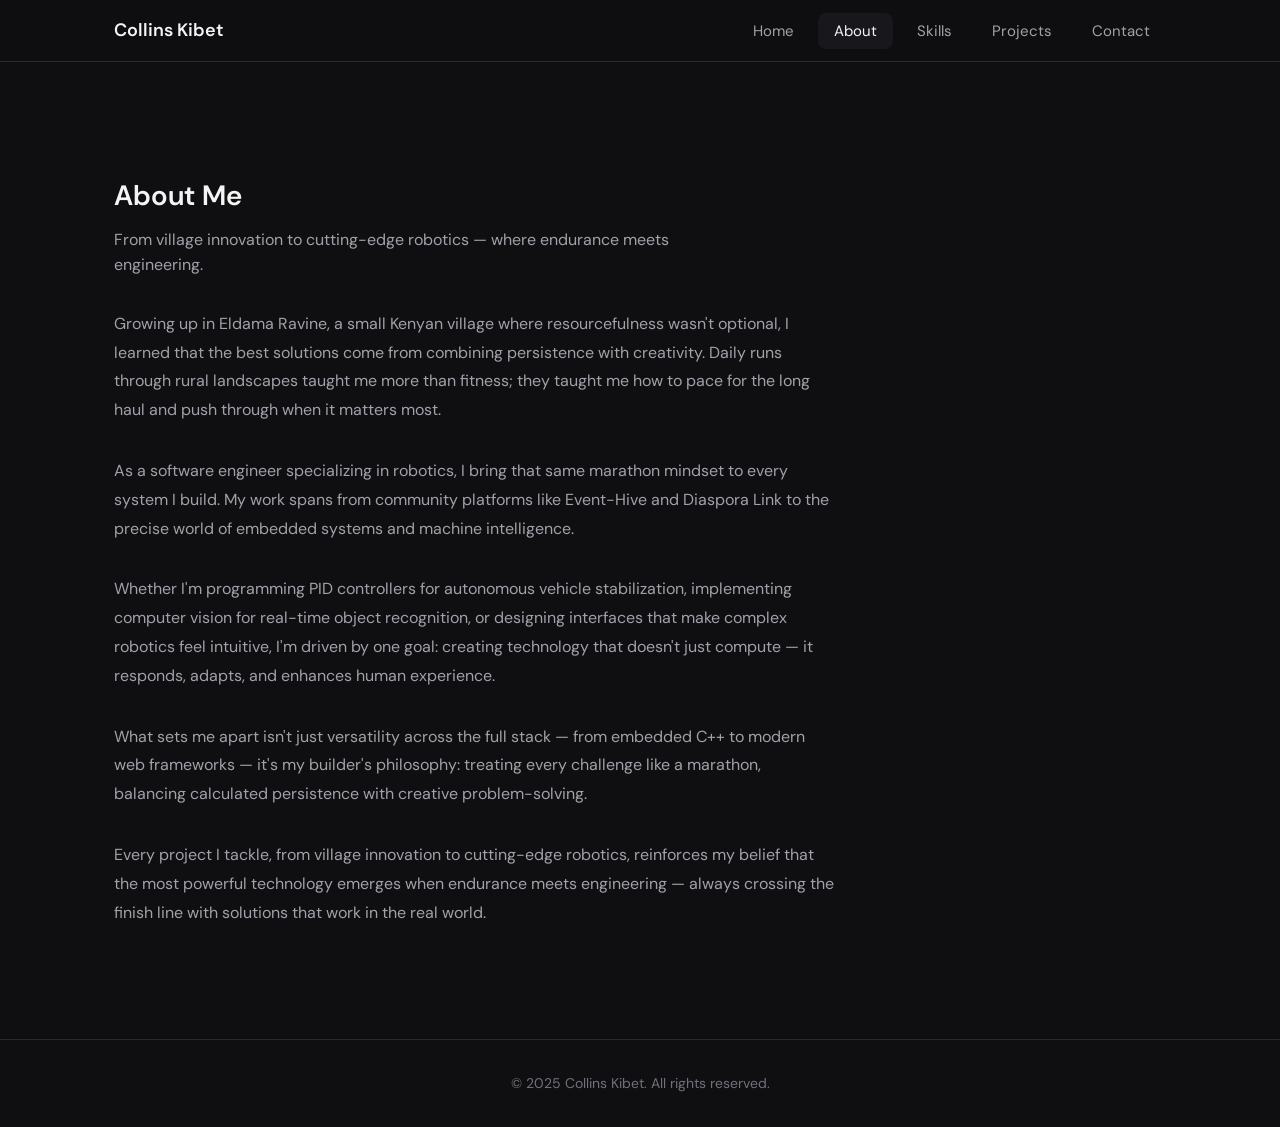
==== about.html @ 56fa89cd "proffesional site now" ====
<!DOCTYPE html>
<html lang="en">
<head>
  <meta charset="UTF-8">
  <meta name="viewport" content="width=device-width, initial-scale=1.0">
  <title>About | Collins Kibet</title>
  <meta name="description" content="Learn about Collins Kibet's journey from Eldama Ravine to software engineering and robotics.">
  <link rel="preconnect" href="https://fonts.googleapis.com">
  <link rel="preconnect" href="https://fonts.gstatic.com" crossorigin>
  <link href="https://fonts.googleapis.com/css2?family=DM+Sans:wght@400;500;600;700&family=JetBrains+Mono:wght@400;500&display=swap" rel="stylesheet">
  <link rel="stylesheet" href="assets/css/styles.css">
</head>
<body>
  <header class="site-header">
    <nav class="nav">
      <a class="brand" href="index.html">Collins Kibet</a>
      <ul class="nav-menu">
        <li><a href="index.html">Home</a></li>
        <li><a href="about.html" class="active">About</a></li>
        <li><a href="skills.html">Skills</a></li>
        <li><a href="projects.html">Projects</a></li>
        <li><a href="contact.html">Contact</a></li>
      </ul>
      <button class="nav-toggle" type="button" aria-label="Toggle menu" onclick="document.querySelector('.nav-menu').classList.toggle('open')">☰</button>
    </nav>
  </header>

  <main>
    <section class="section">
      <div class="container">
        <h1 class="section-title">About Me</h1>
        <p class="section-subtitle">From village innovation to cutting-edge robotics — where endurance meets engineering.</p>
        
        <div class="about-content">
          <p>
            Growing up in Eldama Ravine, a small Kenyan village where resourcefulness wasn't optional, I learned that the best solutions come from combining persistence with creativity. Daily runs through rural landscapes taught me more than fitness; they taught me how to pace for the long haul and push through when it matters most.
          </p>
          <p>
            As a software engineer specializing in robotics, I bring that same marathon mindset to every system I build. My work spans from community platforms like Event-Hive and Diaspora Link to the precise world of embedded systems and machine intelligence.
          </p>
          <p>
            Whether I'm programming PID controllers for autonomous vehicle stabilization, implementing computer vision for real-time object recognition, or designing interfaces that make complex robotics feel intuitive, I'm driven by one goal: creating technology that doesn't just compute — it responds, adapts, and enhances human experience.
          </p>
          <p>
            What sets me apart isn't just versatility across the full stack — from embedded C++ to modern web frameworks — it's my builder's philosophy: treating every challenge like a marathon, balancing calculated persistence with creative problem-solving.
          </p>
          <p>
            Every project I tackle, from village innovation to cutting-edge robotics, reinforces my belief that the most powerful technology emerges when endurance meets engineering — always crossing the finish line with solutions that work in the real world.
          </p>
        </div>
      </div>
    </section>
  </main>

  <footer class="site-footer">
    <div class="container">
      <p>© 2025 Collins Kibet. All rights reserved.</p>
    </div>
  </footer>
</body>
</html>
---- assets/css/styles.css ----
/* Collins Kibet - Professional Portfolio Styles */

:root {
  --color-bg: #0f0f12;
  --color-surface: #18181c;
  --color-surface-elevated: #1f1f24;
  --color-border: #2a2a30;
  --color-text: #f4f4f5;
  --color-text-muted: #a1a1aa;
  --color-text-dim: #71717a;
  --color-accent: #3b82f6;
  --color-accent-hover: #2563eb;
  --color-success: #22c55e;
  --color-warning: #eab308;
  --font-sans: 'DM Sans', -apple-system, BlinkMacSystemFont, sans-serif;
  --font-mono: 'JetBrains Mono', 'Fira Code', monospace;
  --max-width: 1100px;
  --spacing: 1.5rem;
  --radius: 8px;
  --radius-lg: 12px;
}

* {
  margin: 0;
  padding: 0;
  box-sizing: border-box;
}

html {
  scroll-behavior: smooth;
}

body {
  font-family: var(--font-sans);
  background: var(--color-bg);
  color: var(--color-text);
  line-height: 1.6;
  -webkit-font-smoothing: antialiased;
}

a {
  color: inherit;
  text-decoration: none;
}

img {
  max-width: 100%;
  height: auto;
  display: block;
}

/* Layout */
.container {
  width: 100%;
  max-width: var(--max-width);
  margin: 0 auto;
  padding: 0 var(--spacing);
}

/* Header */
.site-header {
  position: sticky;
  top: 0;
  z-index: 100;
  background: rgba(15, 15, 18, 0.9);
  border-bottom: 1px solid var(--color-border);
  backdrop-filter: blur(12px);
}

.nav {
  display: flex;
  align-items: center;
  justify-content: space-between;
  padding: 1rem var(--spacing);
  max-width: var(--max-width);
  margin: 0 auto;
}

.brand {
  font-weight: 600;
  font-size: 1.125rem;
  color: var(--color-text);
}

.brand:hover {
  color: var(--color-accent);
}

.nav-menu {
  display: flex;
  list-style: none;
  gap: 0.5rem;
}

.nav-menu a {
  padding: 0.5rem 1rem;
  font-size: 0.9375rem;
  color: var(--color-text-muted);
  border-radius: var(--radius);
  transition: color 0.2s, background 0.2s;
}

.nav-menu a:hover,
.nav-menu a.active {
  color: var(--color-text);
  background: var(--color-surface);
}

/* Main content */
main {
  min-height: calc(100vh - 200px);
  padding: 3rem 0;
}

/* Section styling */
.section {
  padding: 4rem 0;
}

.section-title {
  font-size: 1.75rem;
  font-weight: 600;
  margin-bottom: 0.5rem;
  color: var(--color-text);
}

.section-subtitle {
  font-size: 1rem;
  color: var(--color-text-muted);
  margin-bottom: 2rem;
  max-width: 560px;
}

/* Hero */
.hero {
  text-align: center;
  padding: 4rem 0 5rem;
}

.hero-photo {
  width: 180px;
  height: 180px;
  border-radius: 50%;
  object-fit: cover;
  margin: 0 auto 1.5rem;
  border: 3px solid var(--color-border);
}

.hero h1 {
  font-size: clamp(2rem, 5vw, 3rem);
  font-weight: 700;
  margin-bottom: 1rem;
  letter-spacing: -0.02em;
}

.hero p {
  font-size: 1.125rem;
  color: var(--color-text-muted);
  max-width: 540px;
  margin: 0 auto 2rem;
  line-height: 1.7;
}

/* Buttons */
.btn {
  display: inline-flex;
  align-items: center;
  gap: 0.5rem;
  padding: 0.75rem 1.5rem;
  font-size: 0.9375rem;
  font-weight: 500;
  border-radius: var(--radius);
  transition: background 0.2s, color 0.2s;
  cursor: pointer;
  border: none;
  font-family: inherit;
}

.btn-primary {
  background: var(--color-accent);
  color: white;
}

.btn-primary:hover {
  background: var(--color-accent-hover);
}

.btn-secondary {
  background: var(--color-surface);
  color: var(--color-text);
  border: 1px solid var(--color-border);
}

.btn-secondary:hover {
  background: var(--color-surface-elevated);
  border-color: var(--color-text-dim);
}

/* Cards */
.card {
  background: var(--color-surface);
  border: 1px solid var(--color-border);
  border-radius: var(--radius-lg);
  padding: 1.5rem;
  transition: border-color 0.2s;
}

.card:hover {
  border-color: var(--color-text-dim);
}

.card h3 {
  font-size: 1rem;
  font-weight: 600;
  margin-bottom: 0.75rem;
  color: var(--color-text);
}

.card p {
  font-size: 0.9375rem;
  color: var(--color-text-muted);
  line-height: 1.6;
}

/* Project cards */
.project-grid {
  display: grid;
  grid-template-columns: repeat(auto-fill, minmax(320px, 1fr));
  gap: 1.5rem;
}

.project-card {
  display: block;
  background: var(--color-surface);
  border: 1px solid var(--color-border);
  border-radius: var(--radius-lg);
  padding: 1.5rem;
  transition: border-color 0.2s, transform 0.2s;
}

.project-card:hover {
  border-color: var(--color-accent);
  transform: translateY(-2px);
}

.project-card h3 {
  font-size: 1.125rem;
  font-weight: 600;
  margin-bottom: 0.5rem;
  color: var(--color-text);
}

.project-tags {
  display: flex;
  flex-wrap: wrap;
  gap: 0.5rem;
  margin: 0.75rem 0;
}

.tag {
  font-size: 0.75rem;
  padding: 0.25rem 0.6rem;
  background: var(--color-surface-elevated);
  color: var(--color-text-muted);
  border-radius: 4px;
}

.project-card .blurb {
  font-size: 0.9375rem;
  color: var(--color-text-muted);
  line-height: 1.6;
}

/* Skills */
.skills-grid {
  display: grid;
  grid-template-columns: repeat(auto-fill, minmax(140px, 1fr));
  gap: 1rem;
}

.skill-item {
  padding: 1rem;
  background: var(--color-surface);
  border: 1px solid var(--color-border);
  border-radius: var(--radius);
  text-align: center;
  font-weight: 500;
  font-size: 0.9375rem;
}

/* About content */
.about-content {
  display: grid;
  gap: 2rem;
  max-width: 720px;
}

.about-content p {
  font-size: 1rem;
  color: var(--color-text-muted);
  line-height: 1.8;
}

/* Contact / Social */
.contact-grid {
  display: grid;
  grid-template-columns: repeat(auto-fill, minmax(200px, 1fr));
  gap: 1rem;
}

.contact-link {
  display: flex;
  align-items: center;
  gap: 1rem;
  padding: 1rem;
  background: var(--color-surface);
  border: 1px solid var(--color-border);
  border-radius: var(--radius);
  color: var(--color-text);
  transition: border-color 0.2s;
}

.contact-link:hover {
  border-color: var(--color-accent);
}

.contact-link .icon {
  font-size: 1.5rem;
}

.contact-link > div {
  display: flex;
  flex-direction: column;
  gap: 0.125rem;
}

.contact-link .label {
  font-weight: 500;
  font-size: 0.9375rem;
}

.contact-link .value {
  font-size: 0.8125rem;
  color: var(--color-text-muted);
}

/* Footer */
.site-footer {
  padding: 2rem var(--spacing);
  border-top: 1px solid var(--color-border);
  text-align: center;
}

.site-footer p {
  font-size: 0.875rem;
  color: var(--color-text-dim);
}

/* Project detail pages */
.project-hero {
  text-align: center;
  padding: 2rem 0 3rem;
}

.project-hero h1 {
  font-size: clamp(1.75rem, 4vw, 2.5rem);
  font-weight: 700;
  margin-bottom: 0.75rem;
}

.project-hero .subtitle {
  font-size: 1rem;
  color: var(--color-text-muted);
  margin-bottom: 1.5rem;
  max-width: 600px;
  margin-left: auto;
  margin-right: auto;
}

.back-link {
  display: inline-flex;
  align-items: center;
  gap: 0.5rem;
  font-size: 0.9375rem;
  color: var(--color-text-muted);
  margin-bottom: 2rem;
}

.back-link:hover {
  color: var(--color-accent);
}

.content-section {
  padding: 2rem 0;
}

.content-section h2 {
  font-size: 1.25rem;
  font-weight: 600;
  margin-bottom: 1rem;
  color: var(--color-text);
}

.content-grid {
  display: grid;
  grid-template-columns: repeat(auto-fit, minmax(280px, 1fr));
  gap: 1.5rem;
}

.content-card {
  background: var(--color-surface);
  border: 1px solid var(--color-border);
  border-radius: var(--radius-lg);
  padding: 1.5rem;
}

.content-card h3 {
  font-size: 1rem;
  font-weight: 600;
  margin-bottom: 1rem;
  color: var(--color-text);
}

.content-card ul {
  list-style: none;
}

.content-card li {
  padding: 0.5rem 0;
  padding-left: 1.25rem;
  position: relative;
  font-size: 0.9375rem;
  color: var(--color-text-muted);
  line-height: 1.5;
}

.content-card li::before {
  content: '→';
  position: absolute;
  left: 0;
  color: var(--color-accent);
  font-size: 0.75rem;
}

/* Mobile nav */
.nav-toggle {
  display: none;
  align-items: center;
  justify-content: center;
}

@media (max-width: 768px) {
  .nav {
    position: relative;
  }

  .nav-menu {
    display: none;
    flex-direction: column;
    position: absolute;
    top: 100%;
    left: 0;
    right: 0;
    background: var(--color-bg);
    border-bottom: 1px solid var(--color-border);
    padding: 1rem;
  }

  .nav-menu.open {
    display: flex;
  }

  .nav-toggle {
    display: flex;
    align-items: center;
    justify-content: center;
    width: 40px;
    height: 40px;
    background: var(--color-surface);
    border: 1px solid var(--color-border);
    border-radius: var(--radius);
    color: var(--color-text);
    cursor: pointer;
    font-size: 1.25rem;
  }

  .project-grid {
    grid-template-columns: 1fr;
  }

  .content-grid {
    grid-template-columns: 1fr;
  }
}

/* Reduced motion */
@media (prefers-reduced-motion: reduce) {
  html {
    scroll-behavior: auto;
  }
}
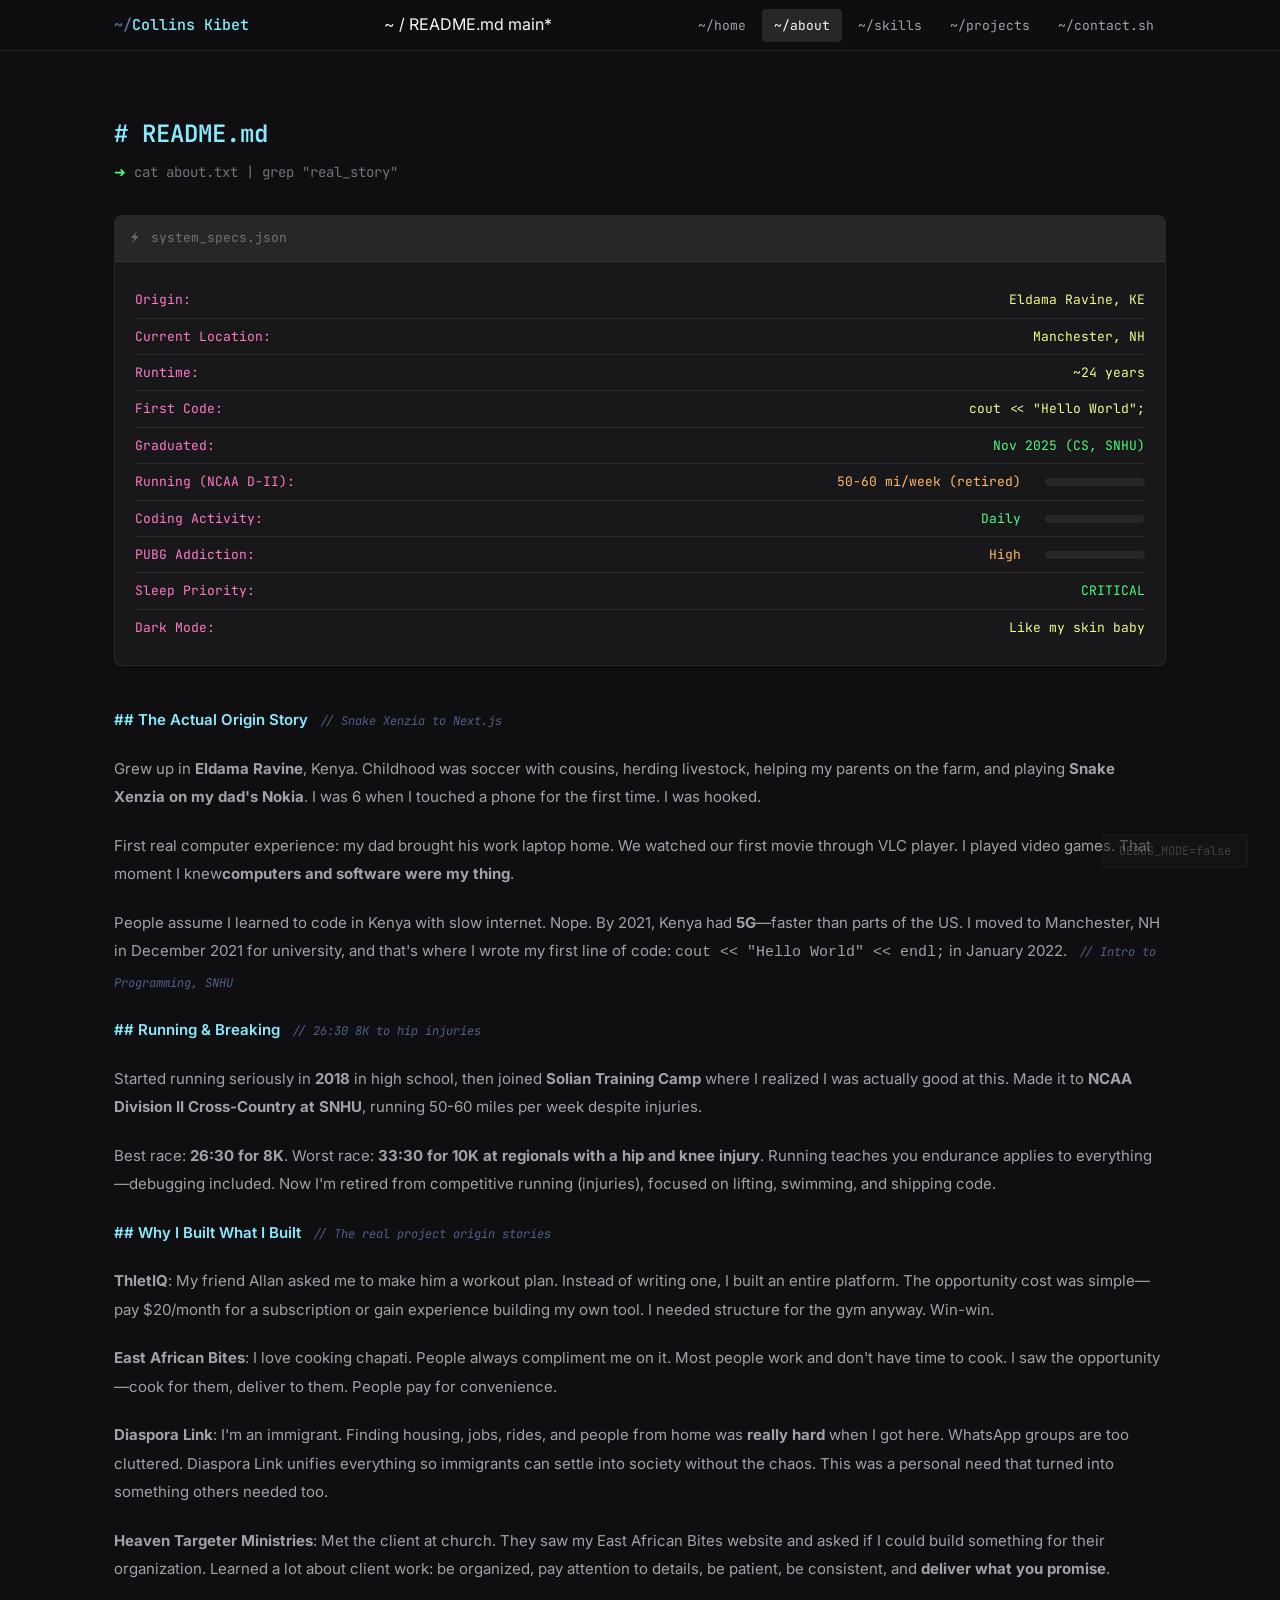
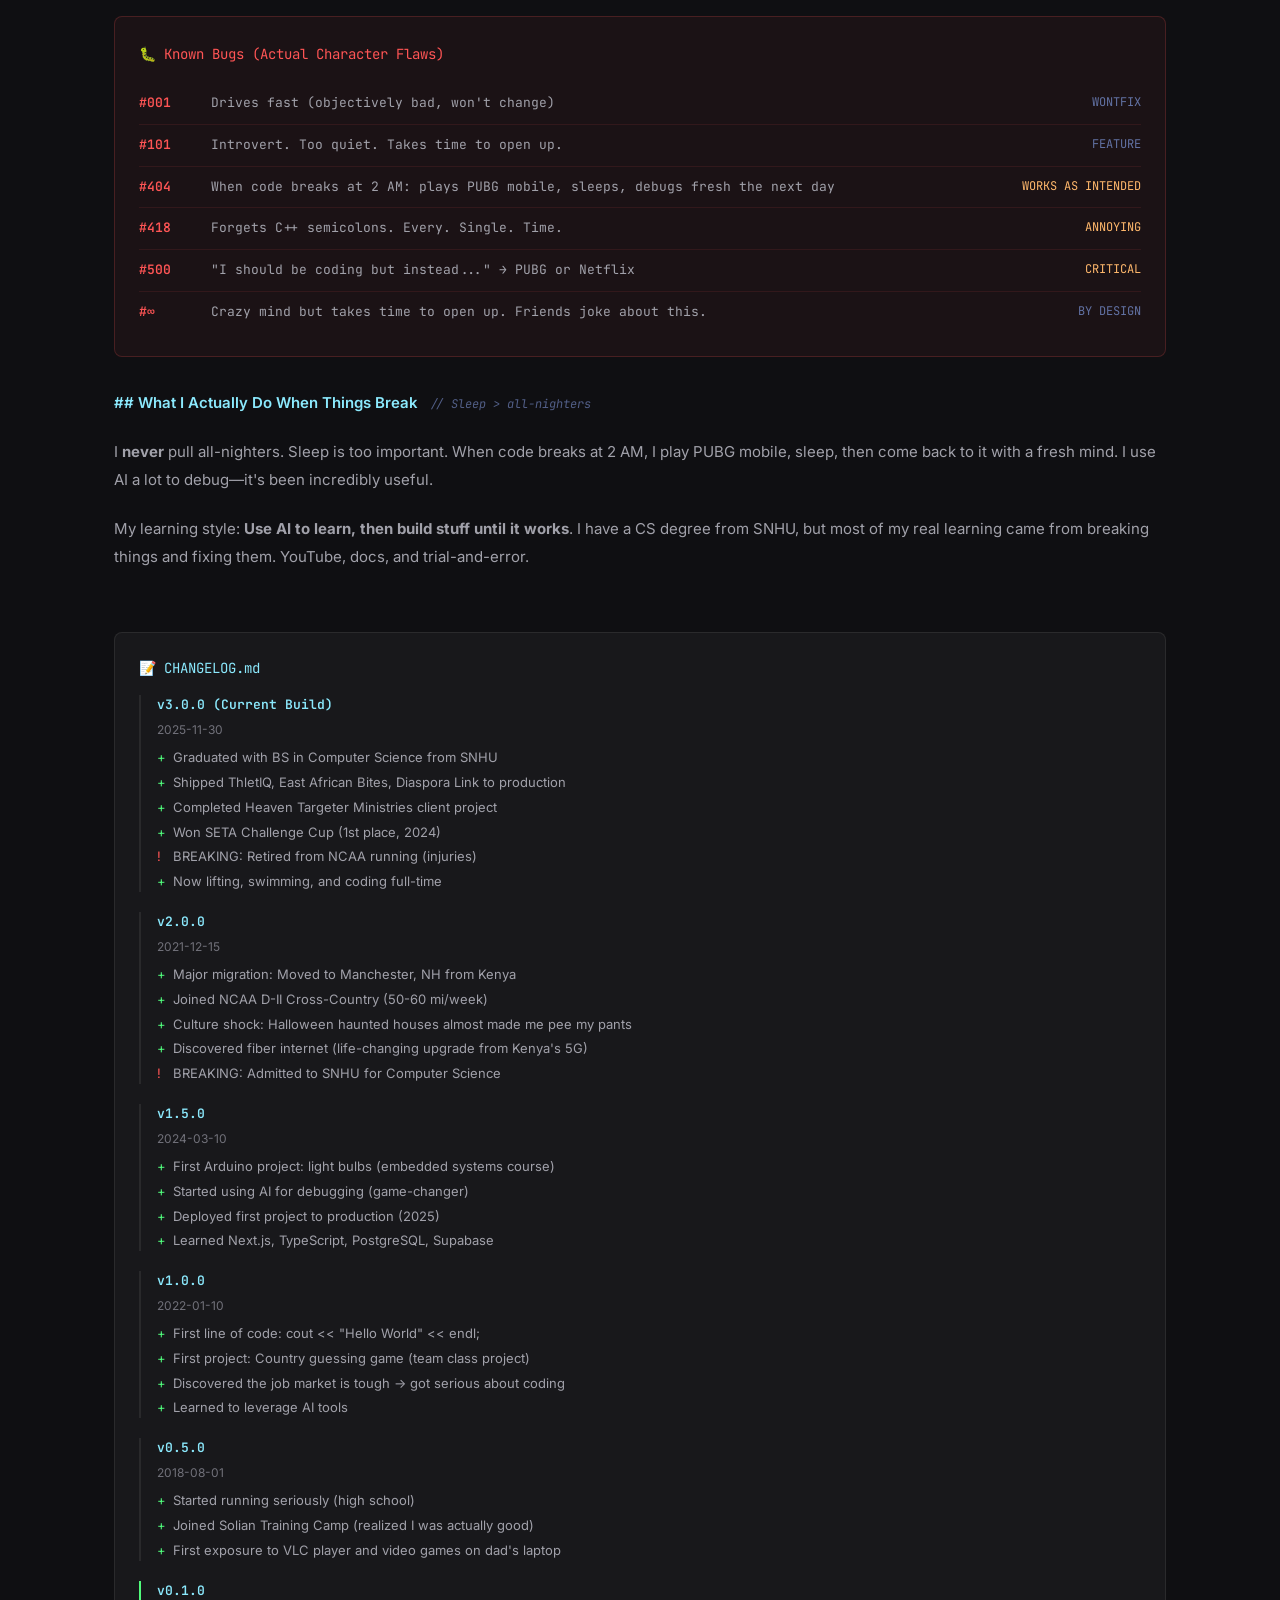
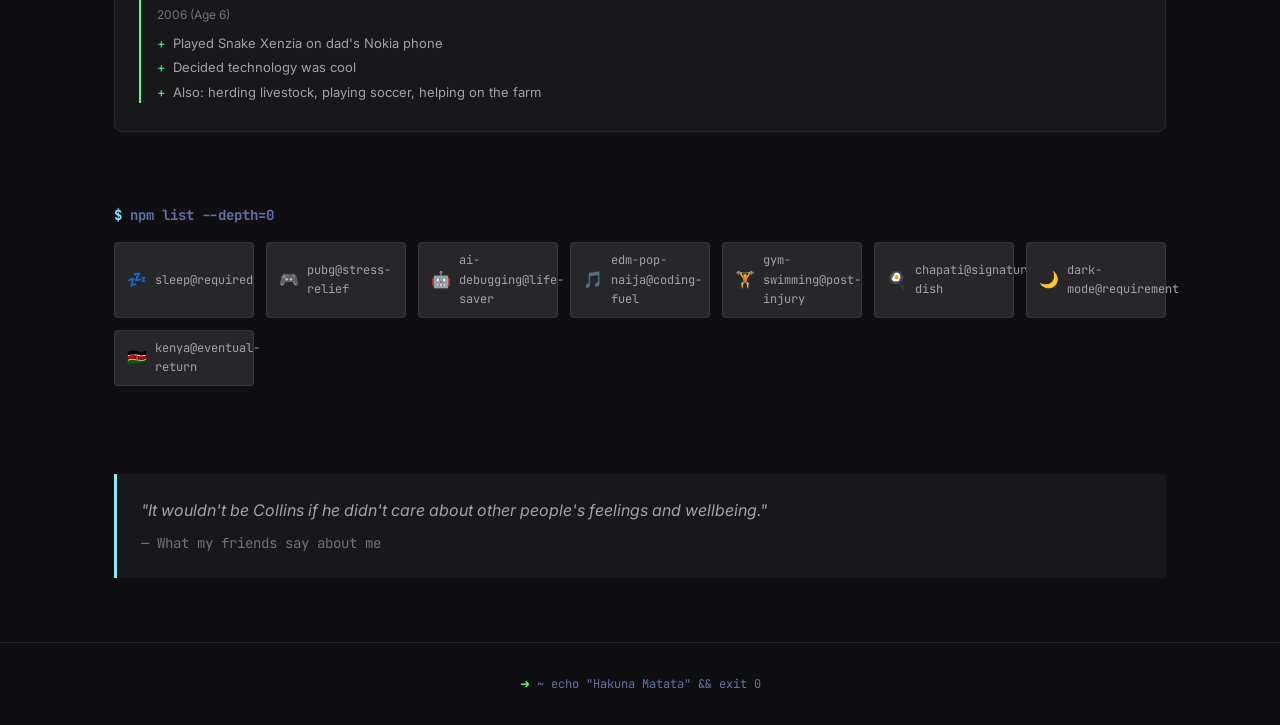
==== commit 0f9d5170: "Consolidate portfolio updates for Vercel deployment - Consistent header/footer across all pages - Fi" ====
--- a/about.html
+++ b/about.html
@@ -1,52 +1,673 @@
 <!DOCTYPE html>
-<html lang="en">
+<html lang="en" data-theme="dark">
 <head>
   <meta charset="UTF-8">
   <meta name="viewport" content="width=device-width, initial-scale=1.0">
-  <title>About | Collins Kibet</title>
-  <meta name="description" content="Learn about Collins Kibet's journey from Eldama Ravine to software engineering and robotics.">
+  <title>~/about | Collins Kibet</title>
+  <meta name="description" content="From Eldama Ravine to NCAA to software. The actual story.">
+  
   <link rel="preconnect" href="https://fonts.googleapis.com">
   <link rel="preconnect" href="https://fonts.gstatic.com" crossorigin>
-  <link href="https://fonts.googleapis.com/css2?family=DM+Sans:wght@400;500;600;700&family=JetBrains+Mono:wght@400;500&display=swap" rel="stylesheet">
+  <link href="https://fonts.googleapis.com/css2?family=Inter:wght@400;500;600&family=JetBrains+Mono:wght@400;500;600&display=swap" rel="stylesheet">
   <link rel="stylesheet" href="assets/css/styles.css">
+  
+  <style>
+    /* [Same CSS as before - keeping the design, just changing content] */
+    .about-layout {
+      display: grid;
+      gap: 2.5rem;
+      margin-top: 2rem;
+    }
+    
+    .specs-card {
+      background: var(--bg-secondary);
+      border: 1px solid var(--border);
+      border-radius: var(--radius-lg);
+      overflow: hidden;
+    }
+    
+    .specs-header {
+      display: flex;
+      align-items: center;
+      gap: 0.75rem;
+      padding: 0.75rem 1rem;
+      background: var(--bg-tertiary);
+      border-bottom: 1px solid var(--border);
+      font-family: var(--font-mono);
+      font-size: 0.8125rem;
+      color: var(--text-muted);
+    }
+    
+    .specs-content {
+      padding: 1.25rem;
+      font-family: var(--font-mono);
+      font-size: 0.8125rem;
+      line-height: 1.8;
+    }
+    
+    .spec-row {
+      display: flex;
+      justify-content: space-between;
+      padding: 0.375rem 0;
+      border-bottom: 1px solid var(--border);
+    }
+    
+    .spec-row:last-child {
+      border-bottom: none;
+    }
+    
+    .spec-label {
+      color: var(--syntax-keyword);
+    }
+    
+    .spec-value {
+      color: var(--syntax-string);
+    }
+    
+    .spec-value.warning {
+      color: var(--accent-tertiary);
+    }
+    
+    .spec-value.error {
+      color: var(--error);
+    }
+    
+    .spec-value.success {
+      color: var(--accent-secondary);
+    }
+    
+    .resource-bar {
+      display: inline-block;
+      width: 100px;
+      height: 8px;
+      background: var(--bg-tertiary);
+      border-radius: 4px;
+      margin-left: 1rem;
+      position: relative;
+      overflow: hidden;
+    }
+    
+    .resource-fill {
+      height: 100%;
+      border-radius: 4px;
+      transition: width 1s ease;
+    }
+    
+    .resource-fill.running {
+      width: 60%;
+      background: var(--accent-tertiary);
+    }
+    
+    .resource-fill.coding {
+      width: 95%;
+      background: var(--accent-secondary);
+    }
+    
+    .resource-fill.pubg {
+      width: 78%;
+      background: var(--accent-primary);
+    }
+    
+    @keyframes pulse {
+      0%, 100% { opacity: 1; }
+      50% { opacity: 0.6; }
+    }
+    
+    .readme-content {
+      font-size: 0.9375rem;
+      line-height: 1.9;
+      color: var(--text-secondary);
+    }
+    
+    .readme-content p {
+      margin-bottom: 1.25rem;
+      position: relative;
+    }
+    
+    .inline-comment {
+      font-family: var(--font-mono);
+      font-size: 0.75rem;
+      color: var(--syntax-comment);
+      margin-left: 0.5rem;
+      font-style: italic;
+      opacity: 0.8;
+    }
+    
+    .bugs-section {
+      background: rgba(255, 85, 85, 0.05);
+      border: 1px solid rgba(255, 85, 85, 0.2);
+      border-radius: var(--radius-lg);
+      padding: 1.5rem;
+      margin: 2rem 0;
+    }
+    
+    .bugs-header {
+      font-family: var(--font-mono);
+      font-size: 0.875rem;
+      color: var(--error);
+      margin-bottom: 1rem;
+      display: flex;
+      align-items: center;
+      gap: 0.5rem;
+    }
+    
+    .bugs-header::before {
+      content: '🐛';
+    }
+    
+    .bug-list {
+      font-family: var(--font-mono);
+      font-size: 0.8125rem;
+      list-style: none;
+    }
+    
+    .bug-item {
+      padding: 0.5rem 0;
+      border-bottom: 1px solid rgba(255, 85, 85, 0.1);
+      display: flex;
+      align-items: flex-start;
+      gap: 0.75rem;
+    }
+    
+    .bug-item:last-child {
+      border-bottom: none;
+    }
+    
+    .bug-id {
+      color: var(--error);
+      font-weight: 600;
+      min-width: 60px;
+    }
+    
+    .bug-desc {
+      color: var(--text-secondary);
+      flex: 1;
+    }
+    
+    .bug-status {
+      color: var(--accent-tertiary);
+      font-size: 0.75rem;
+    }
+    
+    .bug-status.wontfix {
+      color: var(--syntax-comment);
+    }
+    
+    .changelog {
+      background: var(--bg-secondary);
+      border: 1px solid var(--border);
+      border-radius: var(--radius-lg);
+      padding: 1.5rem;
+    }
+    
+    .changelog-header {
+      font-family: var(--font-mono);
+      font-size: 0.875rem;
+      color: var(--accent-primary);
+      margin-bottom: 1rem;
+      display: flex;
+      align-items: center;
+      gap: 0.5rem;
+    }
+    
+    .changelog-header::before {
+      content: '📝';
+    }
+    
+    .version-entry {
+      margin-bottom: 1.25rem;
+      padding-left: 1rem;
+      border-left: 2px solid var(--border);
+    }
+    
+    .version-entry:last-child {
+      margin-bottom: 0;
+      border-left-color: var(--accent-secondary);
+    }
+    
+    .version-num {
+      font-family: var(--font-mono);
+      font-size: 0.8125rem;
+      color: var(--accent-primary);
+      font-weight: 600;
+      margin-bottom: 0.25rem;
+    }
+    
+    .version-date {
+      font-size: 0.75rem;
+      color: var(--text-muted);
+      margin-bottom: 0.5rem;
+    }
+    
+    .version-changes {
+      font-size: 0.8125rem;
+      color: var(--text-secondary);
+      line-height: 1.6;
+    }
+    
+    .version-changes li {
+      margin-bottom: 0.25rem;
+      list-style-type: none;
+      position: relative;
+      padding-left: 1rem;
+    }
+    
+    .version-changes li::before {
+      content: '+';
+      position: absolute;
+      left: 0;
+      color: var(--accent-secondary);
+    }
+    
+    .version-changes li.breaking::before {
+      content: '!';
+      color: var(--error);
+    }
+    
+    .deps-grid {
+      display: grid;
+      grid-template-columns: repeat(auto-fill, minmax(140px, 1fr));
+      gap: 0.75rem;
+      margin-top: 1rem;
+    }
+    
+    .dep-item {
+      display: flex;
+      align-items: center;
+      gap: 0.5rem;
+      padding: 0.5rem 0.75rem;
+      background: var(--bg-tertiary);
+      border: 1px solid var(--border);
+      border-radius: var(--radius);
+      font-family: var(--font-mono);
+      font-size: 0.75rem;
+      color: var(--text-secondary);
+      transition: all 0.2s;
+    }
+    
+    .dep-item:hover {
+      border-color: var(--accent-primary);
+      color: var(--accent-primary);
+      transform: translateY(-2px);
+    }
+    
+    .dep-icon {
+      font-size: 1rem;
+    }
+    
+    .debug-toggle {
+      position: fixed;
+      bottom: 2rem;
+      right: 2rem;
+      background: var(--bg-secondary);
+      border: 1px solid var(--border);
+      border-radius: var(--radius);
+      padding: 0.5rem 1rem;
+      font-family: var(--font-mono);
+      font-size: 0.75rem;
+      color: var(--text-muted);
+      cursor: pointer;
+      opacity: 0.5;
+      transition: opacity 0.3s;
+    }
+    
+    .debug-toggle:hover {
+      opacity: 1;
+      border-color: var(--accent-primary);
+      color: var(--accent-primary);
+    }
+    
+    .debug-comment {
+      display: none;
+      font-family: var(--font-mono);
+      font-size: 0.75rem;
+      color: var(--accent-tertiary);
+      background: rgba(255, 184, 108, 0.1);
+      padding: 0.5rem;
+      border-radius: var(--radius);
+      margin-top: 0.5rem;
+      font-style: italic;
+    }
+    
+    body.debug-mode .debug-comment {
+      display: block;
+    }
+    
+    body.debug-mode .inline-comment {
+      color: var(--accent-tertiary);
+      font-weight: 500;
+    }
+  </style>
 </head>
 <body>
+  <div class="grain-overlay"></div>
+
   <header class="site-header">
     <nav class="nav">
       <a class="brand" href="index.html">Collins Kibet</a>
+      <div class="nav-path">
+        <span class="path-segment">~</span>
+        <span class="path-separator">/</span>
+        <span class="path-segment active">README.md</span>
+        <span class="path-git">main*</span>
+      </div>
       <ul class="nav-menu">
-        <li><a href="index.html">Home</a></li>
-        <li><a href="about.html" class="active">About</a></li>
-        <li><a href="skills.html">Skills</a></li>
-        <li><a href="projects.html">Projects</a></li>
-        <li><a href="contact.html">Contact</a></li>
+        <li><a href="index.html">~/home</a></li>
+        <li><a href="about.html" class="active">~/about</a></li>
+        <li><a href="skills.html">~/skills</a></li>
+        <li><a href="projects.html">~/projects</a></li>
+        <li><a href="contact.html">~/contact.sh</a></li>
       </ul>
-      <button class="nav-toggle" type="button" aria-label="Toggle menu" onclick="document.querySelector('.nav-menu').classList.toggle('open')">☰</button>
+      <button class="nav-toggle" onclick="toggleMenu()">☰</button>
     </nav>
   </header>
 
   <main>
     <section class="section">
       <div class="container">
-        <h1 class="section-title">About Me</h1>
-        <p class="section-subtitle">From village innovation to cutting-edge robotics — where endurance meets engineering.</p>
-        
-        <div class="about-content">
-          <p>
-            Growing up in Eldama Ravine, a small Kenyan village where resourcefulness wasn't optional, I learned that the best solutions come from combining persistence with creativity. Daily runs through rural landscapes taught me more than fitness; they taught me how to pace for the long haul and push through when it matters most.
+        <!-- Header -->
+        <div style="margin-bottom: 2rem;">
+          <h1 class="section-title" style="font-size: 1.5rem;">
+            <span class="syn-comment">#</span> README.md
+          </h1>
+          <p style="font-family: var(--font-mono); font-size: 0.875rem; color: var(--text-muted); margin-top: 0.5rem;">
+            <span style="color: var(--accent-secondary);">➜</span> cat about.txt | grep "real_story"
           </p>
-          <p>
-            As a software engineer specializing in robotics, I bring that same marathon mindset to every system I build. My work spans from community platforms like Event-Hive and Diaspora Link to the precise world of embedded systems and machine intelligence.
-          </p>
-          <p>
-            Whether I'm programming PID controllers for autonomous vehicle stabilization, implementing computer vision for real-time object recognition, or designing interfaces that make complex robotics feel intuitive, I'm driven by one goal: creating technology that doesn't just compute — it responds, adapts, and enhances human experience.
-          </p>
-          <p>
-            What sets me apart isn't just versatility across the full stack — from embedded C++ to modern web frameworks — it's my builder's philosophy: treating every challenge like a marathon, balancing calculated persistence with creative problem-solving.
-          </p>
-          <p>
-            Every project I tackle, from village innovation to cutting-edge robotics, reinforces my belief that the most powerful technology emerges when endurance meets engineering — always crossing the finish line with solutions that work in the real world.
-          </p>
+        </div>
+
+        <div class="about-layout">
+          <!-- System Specs Sidebar -->
+          <div class="specs-card">
+            <div class="specs-header">
+              <span>⚡</span>
+              <span>system_specs.json</span>
+            </div>
+            <div class="specs-content">
+              <div class="spec-row">
+                <span class="spec-label">Origin:</span>
+                <span class="spec-value">Eldama Ravine, KE</span>
+              </div>
+              <div class="spec-row">
+                <span class="spec-label">Current Location:</span>
+                <span class="spec-value">Manchester, NH</span>
+              </div>
+              <div class="spec-row">
+                <span class="spec-label">Runtime:</span>
+                <span class="spec-value">~24 years</span>
+              </div>
+              <div class="spec-row">
+                <span class="spec-label">First Code:</span>
+                <span class="spec-value">cout &lt;&lt; "Hello World";</span>
+              </div>
+              <div class="spec-row">
+                <span class="spec-label">Graduated:</span>
+                <span class="spec-value success">Nov 2025 (CS, SNHU)</span>
+              </div>
+              <div class="spec-row">
+                <span class="spec-label">Running (NCAA D-II):</span>
+                <span class="spec-value warning">
+                  50-60 mi/week (retired)
+                  <span class="resource-bar"><span class="resource-fill running"></span></span>
+                </span>
+              </div>
+              <div class="spec-row">
+                <span class="spec-label">Coding Activity:</span>
+                <span class="spec-value success">
+                  Daily
+                  <span class="resource-bar"><span class="resource-fill coding"></span></span>
+                </span>
+              </div>
+              <div class="spec-row">
+                <span class="spec-label">PUBG Addiction:</span>
+                <span class="spec-value warning">
+                  High
+                  <span class="resource-bar"><span class="resource-fill pubg"></span></span>
+                </span>
+              </div>
+              <div class="spec-row">
+                <span class="spec-label">Sleep Priority:</span>
+                <span class="spec-value success">CRITICAL</span>
+              </div>
+              <div class="spec-row">
+                <span class="spec-label">Dark Mode:</span>
+                <span class="spec-value">Like my skin baby</span>
+              </div>
+            </div>
+          </div>
+
+          <!-- Main README Content -->
+          <div class="readme-content">
+            <p>
+              <span style="color: var(--accent-primary); font-weight: 600;">## The Actual Origin Story</span>
+              <span class="inline-comment">// Snake Xenzia to Next.js</span>
+            </p>
+            
+            <p>
+              Grew up in <strong>Eldama Ravine</strong>, Kenya. Childhood was soccer with cousins, herding livestock, helping my parents on the farm, and playing <strong>Snake Xenzia on my dad's Nokia</strong>. I was 6 when I touched a phone for the first time. I was hooked.
+            </p>
+            
+            <p>
+              First real computer experience: my dad brought his work laptop home. We watched our first movie through VLC player. I played video games. That moment I knew<strong>computers and software were my thing</strong>.
+            </p>
+
+            <p>
+              People assume I learned to code in Kenya with slow internet. Nope. By 2021, Kenya had <strong>5G</strong>—faster than parts of the US. I moved to Manchester, NH in December 2021 for university, and that's where I wrote my first line of code: <code>cout &lt;&lt; "Hello World" &lt;&lt; endl;</code> in January 2022.
+              <span class="inline-comment">// Intro to Programming, SNHU</span>
+            </p>
+
+            <p>
+              <span style="color: var(--accent-primary); font-weight: 600;">## Running & Breaking</span>
+              <span class="inline-comment">// 26:30 8K to hip injuries</span>
+            </p>
+            
+            <p>
+              Started running seriously in <strong>2018</strong> in high school, then joined <strong>Solian Training Camp</strong> where I realized I was actually good at this. Made it to <strong>NCAA Division II Cross-Country at SNHU</strong>, running 50-60 miles per week despite injuries.
+            </p>
+
+            <p>
+              Best race: <strong>26:30 for 8K</strong>. Worst race: <strong>33:30 for 10K at regionals with a hip and knee injury</strong>. Running teaches you endurance applies to everything—debugging included. Now I'm retired from competitive running (injuries), focused on lifting, swimming, and shipping code.
+            </p>
+
+            <p>
+              <span style="color: var(--accent-primary); font-weight: 600;">## Why I Built What I Built</span>
+              <span class="inline-comment">// The real project origin stories</span>
+            </p>
+            
+            <p>
+              <strong>ThletIQ</strong>: My friend Allan asked me to make him a workout plan. Instead of writing one, I built an entire platform. The opportunity cost was simple—pay $20/month for a subscription or gain experience building my own tool. I needed structure for the gym anyway. Win-win.
+            </p>
+
+            <p>
+              <strong>East African Bites</strong>: I love cooking chapati. People always compliment me on it. Most people work and don't have time to cook. I saw the opportunity—cook for them, deliver to them. People pay for convenience.
+            </p>
+
+            <p>
+              <strong>Diaspora Link</strong>: I'm an immigrant. Finding housing, jobs, rides, and people from home was <strong>really hard</strong> when I got here. WhatsApp groups are too cluttered. Diaspora Link unifies everything so immigrants can settle into society without the chaos. This was a personal need that turned into something others needed too.
+            </p>
+
+            <p>
+              <strong>Heaven Targeter Ministries</strong>: Met the client at church. They saw my East African Bites website and asked if I could build something for their organization. Learned a lot about client work: be organized, pay attention to details, be patient, be consistent, and <strong>deliver what you promise</strong>.
+            </p>
+
+            <!-- Known Bugs Section -->
+            <div class="bugs-section">
+              <div class="bugs-header">
+                Known Bugs (Actual Character Flaws)
+              </div>
+              <ul class="bug-list">
+                <li class="bug-item">
+                  <span class="bug-id">#001</span>
+                  <span class="bug-desc">Drives fast (objectively bad, won't change)</span>
+                  <span class="bug-status wontfix">WONTFIX</span>
+                </li>
+                <li class="bug-item">
+                  <span class="bug-id">#101</span>
+                  <span class="bug-desc">Introvert. Too quiet. Takes time to open up.</span>
+                  <span class="bug-status wontfix">FEATURE</span>
+                </li>
+                <li class="bug-item">
+                  <span class="bug-id">#404</span>
+                  <span class="bug-desc">When code breaks at 2 AM: plays PUBG mobile, sleeps, debugs fresh the next day</span>
+                  <span class="bug-status">WORKS AS INTENDED</span>
+                </li>
+                <li class="bug-item">
+                  <span class="bug-id">#418</span>
+                  <span class="bug-desc">Forgets C++ semicolons. Every. Single. Time.</span>
+                  <span class="bug-status">ANNOYING</span>
+                </li>
+                <li class="bug-item">
+                  <span class="bug-id">#500</span>
+                  <span class="bug-desc">"I should be coding but instead..." → PUBG or Netflix</span>
+                  <span class="bug-status">CRITICAL</span>
+                </li>
+                <li class="bug-item">
+                  <span class="bug-id">#∞</span>
+                  <span class="bug-desc">Crazy mind but takes time to open up. Friends joke about this.</span>
+                  <span class="bug-status wontfix">BY DESIGN</span>
+                </li>
+              </ul>
+            </div>
+
+            <p>
+              <span style="color: var(--accent-primary); font-weight: 600;">## What I Actually Do When Things Break</span>
+              <span class="inline-comment">// Sleep > all-nighters</span>
+            </p>
+            
+            <p>
+              I <strong>never</strong> pull all-nighters. Sleep is too important. When code breaks at 2 AM, I play PUBG mobile, sleep, then come back to it with a fresh mind. I use AI a lot to debug—it's been incredibly useful.
+            </p>
+
+            <p>
+              My learning style: <strong>Use AI to learn, then build stuff until it works</strong>. I have a CS degree from SNHU, but most of my real learning came from breaking things and fixing them. YouTube, docs, and trial-and-error.
+            </p>
+
+            <div class="debug-comment">
+              DEBUG: If you're seeing this, you found debug mode. Easter egg: Try typing "nakucheki" in the console. Also, we love hills. If you know, you know.
+            </div>
+          </div>
+
+          <!-- Changelog -->
+          <div class="changelog">
+            <div class="changelog-header">
+              CHANGELOG.md
+            </div>
+            
+            <div class="version-entry">
+              <div class="version-num">v3.0.0 (Current Build)</div>
+              <div class="version-date">2025-11-30</div>
+              <ul class="version-changes">
+                <li>Graduated with BS in Computer Science from SNHU</li>
+                <li>Shipped ThletIQ, East African Bites, Diaspora Link to production</li>
+                <li>Completed Heaven Targeter Ministries client project</li>
+                <li>Won SETA Challenge Cup (1st place, 2024)</li>
+                <li class="breaking">BREAKING: Retired from NCAA running (injuries)</li>
+                <li>Now lifting, swimming, and coding full-time</li>
+              </ul>
+            </div>
+
+            <div class="version-entry">
+              <div class="version-num">v2.0.0</div>
+              <div class="version-date">2021-12-15</div>
+              <ul class="version-changes">
+                <li>Major migration: Moved to Manchester, NH from Kenya</li>
+                <li>Joined NCAA D-II Cross-Country (50-60 mi/week)</li>
+                <li>Culture shock: Halloween haunted houses almost made me pee my pants</li>
+                <li>Discovered fiber internet (life-changing upgrade from Kenya's 5G)</li>
+                <li class="breaking">BREAKING: Admitted to SNHU for Computer Science</li>
+              </ul>
+            </div>
+
+            <div class="version-entry">
+              <div class="version-num">v1.5.0</div>
+              <div class="version-date">2024-03-10</div>
+              <ul class="version-changes">
+                <li>First Arduino project: light bulbs (embedded systems course)</li>
+                <li>Started using AI for debugging (game-changer)</li>
+                <li>Deployed first project to production (2025)</li>
+                <li>Learned Next.js, TypeScript, PostgreSQL, Supabase</li>
+              </ul>
+            </div>
+
+            <div class="version-entry">
+              <div class="version-num">v1.0.0</div>
+              <div class="version-date">2022-01-10</div>
+              <ul class="version-changes">
+                <li>First line of code: cout &lt;&lt; "Hello World" &lt;&lt; endl;</li>
+                <li>First project: Country guessing game (team class project)</li>
+                <li>Discovered the job market is tough → got serious about coding</li>
+                <li>Learned to leverage AI tools</li>
+              </ul>
+            </div>
+
+            <div class="version-entry">
+              <div class="version-num">v0.5.0</div>
+              <div class="version-date">2018-08-01</div>
+              <ul class="version-changes">
+                <li>Started running seriously (high school)</li>
+                <li>Joined Solian Training Camp (realized I was actually good)</li>
+                <li>First exposure to VLC player and video games on dad's laptop</li>
+              </ul>
+            </div>
+
+            <div class="version-entry">
+              <div class="version-num">v0.1.0</div>
+              <div class="version-date">2006 (Age 6)</div>
+              <ul class="version-changes">
+                <li>Played Snake Xenzia on dad's Nokia phone</li>
+                <li>Decided technology was cool</li>
+                <li>Also: herding livestock, playing soccer, helping on the farm</li>
+              </ul>
+            </div>
+          </div>
+
+          <!-- Dependencies -->
+          <div style="margin-top: 2rem;">
+            <h3 style="font-family: var(--font-mono); font-size: 0.875rem; color: var(--syntax-comment); margin-bottom: 1rem;">
+              <span style="color: var(--accent-primary);">$</span> npm list --depth=0
+            </h3>
+            <div class="deps-grid">
+              <div class="dep-item">
+                <span class="dep-icon">💤</span>
+                <span>sleep@required</span>
+              </div>
+              <div class="dep-item">
+                <span class="dep-icon">🎮</span>
+                <span>pubg@stress-relief</span>
+              </div>
+              <div class="dep-item">
+                <span class="dep-icon">🤖</span>
+                <span>ai-debugging@life-saver</span>
+              </div>
+              <div class="dep-item">
+                <span class="dep-icon">🎵</span>
+                <span>edm-pop-naija@coding-fuel</span>
+              </div>
+              <div class="dep-item">
+                <span class="dep-icon">🏋️</span>
+                <span>gym-swimming@post-injury</span>
+              </div>
+              <div class="dep-item">
+                <span class="dep-icon">🍳</span>
+                <span>chapati@signature-dish</span>
+              </div>
+              <div class="dep-item">
+                <span class="dep-icon">🌙</span>
+                <span>dark-mode@requirement</span>
+              </div>
+              <div class="dep-item">
+                <span class="dep-icon">🇰🇪</span>
+                <span>kenya@eventual-return</span>
+              </div>
+            </div>
+          </div>
+
+          <!-- Quote -->
+          <div style="margin-top: 3rem; padding: 1.5rem; border-left: 3px solid var(--accent-primary); background: var(--bg-secondary); font-style: italic; color: var(--text-secondary);">
+            "It wouldn't be Collins if he didn't care about other people's feelings and wellbeing."
+            <div style="margin-top: 0.5rem; font-size: 0.875rem; color: var(--text-muted); font-style: normal; font-family: var(--font-mono);">
+              — What my friends say about me
+            </div>
+          </div>
         </div>
       </div>
     </section>
@@ -54,8 +675,41 @@
 
   <footer class="site-footer">
     <div class="container">
-      <p>© 2025 Collins Kibet. All rights reserved.</p>
+      <p style="font-family: var(--font-mono); font-size: 0.75rem; color: var(--syntax-comment);">
+        <span style="color: var(--accent-secondary);">➜</span> ~ echo "Hakuna Matata" && exit 0
+      </p>
     </div>
   </footer>
+
+  <!-- Debug Mode Toggle (Easter Egg) -->
+  <button class="debug-toggle" onclick="toggleDebug()" title="Toggle Debug Mode">
+    DEBUG_MODE=false
+  </button>
+
+  <script>
+    function toggleDebug() {
+      document.body.classList.toggle('debug-mode');
+      const btn = document.querySelector('.debug-toggle');
+      const isDebug = document.body.classList.contains('debug-mode');
+      btn.textContent = `DEBUG_MODE=${isDebug}`;
+      btn.style.opacity = isDebug ? '1' : '0.5';
+      
+      if (isDebug) {
+        console.log('%c 🔍 Debug Mode Activated', 'color: #8be9fd; font-weight: bold;');
+        console.log('%c Nakucheki! You found the debug mode.', 'color: #6272a4; font-style: italic;');
+        console.log('%c Fire moto dragon testing 🐉', 'color: #ff5555;');
+      }
+    }
+
+    function toggleMenu() {
+      document.querySelector('.nav-menu').classList.toggle('open');
+    }
+
+    // Easter eggs in console
+    console.log('%c 👋 Jambo! Niaje?', 'color: #50fa7b; font-size: 14px; font-weight: bold;');
+    console.log('%c Fun fact: I retired from running 50-60 mi/week to code full-time.', 'color: #f8f8f2;');
+    console.log('%c Also: We love hills. IYKYK.', 'color: #bd93f9; font-style: italic;');
+    console.log('%c ~ Collins', 'color: #8be9fd;');
+  </script>
 </body>
-</html>
+</html>
--- a/assets/css/styles.css
+++ b/assets/css/styles.css
@@ -1,23 +1,43 @@
-/* Collins Kibet - Professional Portfolio Styles */
+/* Collins Kibet - CS Developer Aesthetic */
+/* "Beautifully architected codebase" — dark-first, syntax-highlighted */
+/* Load Inter + JetBrains Mono via <link> in HTML */
 
 :root {
-  --color-bg: #0f0f12;
-  --color-surface: #18181c;
-  --color-surface-elevated: #1f1f24;
-  --color-border: #2a2a30;
-  --color-text: #f4f4f5;
-  --color-text-muted: #a1a1aa;
-  --color-text-dim: #71717a;
-  --color-accent: #3b82f6;
-  --color-accent-hover: #2563eb;
-  --color-success: #22c55e;
-  --color-warning: #eab308;
-  --font-sans: 'DM Sans', -apple-system, BlinkMacSystemFont, sans-serif;
+  /* Dracula-inspired palette */
+  --bg-primary: #0f0f12;
+  --bg-secondary: #18181b;
+  --bg-tertiary: #27272a;
+  --bg-code: #1e1e2e;
+  
+  --text-primary: #f8f8f2;
+  --text-secondary: #a1a1aa;
+  --text-muted: #71717a;
+  
+  /* Syntax accents as UI */
+  --accent-primary: #8be9fd;
+  --accent-secondary: #50fa7b;
+  --accent-tertiary: #ffb86c;
+  --accent-quaternary: #bd93f9;
+  --accent-pink: #ff79c6;
+  
+  --syntax-keyword: #ff79c6;
+  --syntax-function: #50fa7b;
+  --syntax-string: #f1fa8c;
+  --syntax-comment: #6272a4;
+  
+  --border: rgba(248, 248, 242, 0.08);
+  --glass-bg: rgba(15, 15, 18, 0.9);
+  
+  --error: #ff5555;
+  --success: #50fa7b;
+  --warning: #f1fa8c;
+  
   --font-mono: 'JetBrains Mono', 'Fira Code', monospace;
+  --font-sans: 'Inter', -apple-system, sans-serif;
   --max-width: 1100px;
   --spacing: 1.5rem;
-  --radius: 8px;
-  --radius-lg: 12px;
+  --radius: 4px;
+  --radius-lg: 8px;
 }
 
 * {
@@ -32,10 +52,11 @@
 
 body {
   font-family: var(--font-sans);
-  background: var(--color-bg);
-  color: var(--color-text);
+  background: var(--bg-primary);
+  color: var(--text-primary);
   line-height: 1.6;
   -webkit-font-smoothing: antialiased;
+  font-feature-settings: "liga" 1, "calt" 1;
 }
 
 a {
@@ -57,13 +78,13 @@
   padding: 0 var(--spacing);
 }
 
-/* Header */
+/* ===== TERMINAL-STYLE HEADER ===== */
 .site-header {
   position: sticky;
   top: 0;
   z-index: 100;
-  background: rgba(15, 15, 18, 0.9);
-  border-bottom: 1px solid var(--color-border);
+  background: var(--glass-bg);
+  border-bottom: 1px solid var(--border);
   backdrop-filter: blur(12px);
 }
 
@@ -71,237 +92,432 @@
   display: flex;
   align-items: center;
   justify-content: space-between;
-  padding: 1rem var(--spacing);
+  padding: 0.75rem var(--spacing);
   max-width: var(--max-width);
   margin: 0 auto;
 }
 
 .brand {
-  font-weight: 600;
-  font-size: 1.125rem;
-  color: var(--color-text);
+  font-family: var(--font-mono);
+  font-weight: 500;
+  font-size: 0.9375rem;
+  color: var(--accent-primary);
+}
+
+.brand::before {
+  content: '~/';
+  color: var(--syntax-comment);
 }
 
 .brand:hover {
-  color: var(--color-accent);
+  color: var(--accent-secondary);
 }
 
 .nav-menu {
   display: flex;
   list-style: none;
-  gap: 0.5rem;
+  gap: 0.25rem;
 }
 
 .nav-menu a {
-  padding: 0.5rem 1rem;
-  font-size: 0.9375rem;
-  color: var(--color-text-muted);
+  font-family: var(--font-mono);
+  font-size: 0.8125rem;
+  padding: 0.5rem 0.75rem;
+  color: var(--text-secondary);
   border-radius: var(--radius);
-  transition: color 0.2s, background 0.2s;
+  transition: all 0.2s;
 }
 
 .nav-menu a:hover,
 .nav-menu a.active {
-  color: var(--color-text);
-  background: var(--color-surface);
-}
-
-/* Main content */
-main {
-  min-height: calc(100vh - 200px);
-  padding: 3rem 0;
-}
-
-/* Section styling */
-.section {
-  padding: 4rem 0;
-}
-
-.section-title {
-  font-size: 1.75rem;
-  font-weight: 600;
+  color: var(--text-primary);
+  background: var(--bg-tertiary);
+}
+
+/* ===== TERMINAL HERO ===== */
+.hero {
+  text-align: left;
+  padding: 4rem 0 5rem;
+}
+
+.hero-inner {
+  max-width: 720px;
+  margin: 0 auto;
+}
+
+.hero-terminal {
+  background: var(--bg-secondary);
+  border: 1px solid var(--border);
+  border-radius: var(--radius-lg);
+  overflow: hidden;
+  font-family: var(--font-mono);
+}
+
+.hero-terminal-bar {
+  display: flex;
+  align-items: center;
+  gap: 0.5rem;
+  padding: 0.5rem 1rem;
+  background: var(--bg-tertiary);
+  border-bottom: 1px solid var(--border);
+}
+
+.hero-terminal-bar .dot {
+  width: 10px;
+  height: 10px;
+  border-radius: 50%;
+}
+
+.hero-terminal-bar .dot:nth-child(1) { background: #ff5f56; }
+.hero-terminal-bar .dot:nth-child(2) { background: #ffbd2e; }
+.hero-terminal-bar .dot:nth-child(3) { background: #27c93f; }
+
+.hero-terminal-content {
+  padding: 1.5rem 1.5rem 2rem;
+}
+
+.hero-terminal-line {
+  font-size: 0.9375rem;
   margin-bottom: 0.5rem;
-  color: var(--color-text);
-}
-
-.section-subtitle {
-  font-size: 1rem;
-  color: var(--color-text-muted);
-  margin-bottom: 2rem;
-  max-width: 560px;
-}
-
-/* Hero */
-.hero {
-  text-align: center;
-  padding: 4rem 0 5rem;
+  opacity: 0;
+  animation: terminal-reveal 0.5s cubic-bezier(0.23, 1, 0.32, 1) forwards;
+}
+
+.hero-terminal-line:nth-child(1) { animation-delay: 0.2s; }
+.hero-terminal-line:nth-child(2) { animation-delay: 0.4s; }
+.hero-terminal-line:nth-child(3) { animation-delay: 0.6s; }
+.hero-terminal-line:nth-child(4) { animation-delay: 0.8s; }
+.hero-terminal-line:nth-child(5) { animation-delay: 1s; }
+.hero-terminal-line:nth-child(6) { animation-delay: 1.2s; }
+.hero-terminal-line:nth-child(7) { animation-delay: 1.4s; }
+.hero-terminal-line:nth-child(8) { animation-delay: 1.6s; }
+
+@keyframes terminal-reveal {
+  from {
+    opacity: 0;
+    transform: translateY(4px);
+  }
+  to {
+    opacity: 1;
+    transform: translateY(0);
+  }
+}
+
+.hero-terminal-line .prompt {
+  color: var(--accent-secondary);
+  margin-right: 0.5rem;
+}
+
+.hero-terminal-line .command {
+  color: var(--text-primary);
+}
+
+.hero-terminal-line .output {
+  color: var(--syntax-string);
+  margin-left: 1rem;
+}
+
+.hero-terminal-line .comment {
+  color: var(--syntax-comment);
+}
+
+.hero-typing {
+  display: inline-flex;
+  align-items: center;
+  min-height: 1.5em;
+}
+
+.hero-cursor {
+  display: inline-block;
+  width: 2px;
+  height: 1em;
+  background: var(--accent-primary);
+  margin-left: 2px;
+  animation: cursor-blink 1s step-end infinite;
+}
+
+@keyframes cursor-blink {
+  0%, 50% { opacity: 1; }
+  51%, 100% { opacity: 0; }
+}
+
+.hero-meta {
+  display: flex;
+  justify-content: center;
+  margin-top: 1.5rem;
 }
 
 .hero-photo {
-  width: 180px;
-  height: 180px;
-  border-radius: 50%;
+  width: 96px;
+  height: 96px;
+  border-radius: var(--radius);
   object-fit: cover;
-  margin: 0 auto 1.5rem;
-  border: 3px solid var(--color-border);
-}
-
-.hero h1 {
-  font-size: clamp(2rem, 5vw, 3rem);
-  font-weight: 700;
-  margin-bottom: 1rem;
-  letter-spacing: -0.02em;
-}
-
-.hero p {
-  font-size: 1.125rem;
-  color: var(--color-text-muted);
-  max-width: 540px;
-  margin: 0 auto 2rem;
-  line-height: 1.7;
-}
-
-/* Buttons */
+  border: 2px solid var(--border);
+}
+
+.hero-buttons {
+  display: flex;
+  gap: 0.75rem;
+  flex-wrap: wrap;
+  margin-top: 1.5rem;
+}
+
+/* ===== CLI-STYLE BUTTONS ===== */
 .btn {
   display: inline-flex;
   align-items: center;
   gap: 0.5rem;
-  padding: 0.75rem 1.5rem;
-  font-size: 0.9375rem;
+  padding: 0.625rem 1.25rem;
+  font-family: var(--font-mono);
+  font-size: 0.8125rem;
   font-weight: 500;
   border-radius: var(--radius);
-  transition: background 0.2s, color 0.2s;
+  transition: all 0.2s;
   cursor: pointer;
   border: none;
-  font-family: inherit;
 }
 
 .btn-primary {
-  background: var(--color-accent);
-  color: white;
+  background: var(--accent-primary);
+  color: var(--bg-primary);
 }
 
 .btn-primary:hover {
-  background: var(--color-accent-hover);
+  background: #7dd9f0;
+  box-shadow: 0 0 20px rgba(139, 233, 253, 0.2);
 }
 
 .btn-secondary {
-  background: var(--color-surface);
-  color: var(--color-text);
-  border: 1px solid var(--color-border);
+  background: transparent;
+  color: var(--accent-primary);
+  border: 1px solid var(--accent-primary);
 }
 
 .btn-secondary:hover {
-  background: var(--color-surface-elevated);
-  border-color: var(--color-text-dim);
-}
-
-/* Cards */
+  background: rgba(139, 233, 253, 0.1);
+  box-shadow: 0 0 20px rgba(139, 233, 253, 0.1);
+}
+
+/* ===== SECTION STYLING ===== */
+.section {
+  padding: 4rem 0;
+}
+
+.section-title {
+  font-family: var(--font-mono);
+  font-size: 1.25rem;
+  font-weight: 600;
+  margin-bottom: 0.5rem;
+  color: var(--accent-primary);
+}
+
+.section-subtitle {
+  font-size: 0.9375rem;
+  color: var(--text-secondary);
+  margin-bottom: 2rem;
+  max-width: 560px;
+}
+
+/* ===== VS CODE WINDOW PROJECT CARDS ===== */
+.project-grid {
+  display: grid;
+  grid-template-columns: repeat(auto-fill, minmax(340px, 1fr));
+  gap: 1.5rem;
+}
+
+.project-card {
+  position: relative;
+  display: block;
+  background: var(--bg-secondary);
+  border: 1px solid var(--border);
+  border-radius: var(--radius-lg);
+  overflow: hidden;
+  transition: all 0.25s cubic-bezier(0.23, 1, 0.32, 1);
+}
+
+.project-card:hover {
+  border-color: var(--accent-primary);
+  transform: translateY(-4px);
+  box-shadow: 0 0 30px rgba(139, 233, 253, 0.08);
+}
+
+.project-card-header {
+  display: flex;
+  align-items: center;
+  gap: 0.5rem;
+  padding: 0.5rem 1rem;
+  background: var(--bg-tertiary);
+  border-bottom: 1px solid var(--border);
+}
+
+.project-card-dots {
+  display: flex;
+  gap: 4px;
+}
+
+.project-card-dots span {
+  width: 8px;
+  height: 8px;
+  border-radius: 50%;
+}
+
+.project-card-dots span:nth-child(1) { background: #ff5f56; }
+.project-card-dots span:nth-child(2) { background: #ffbd2e; }
+.project-card-dots span:nth-child(3) { background: #27c93f; }
+
+.project-card-filename {
+  font-family: var(--font-mono);
+  font-size: 0.75rem;
+  color: var(--text-muted);
+  margin-left: 0.5rem;
+}
+
+.file-status {
+  position: absolute;
+  top: 0.5rem;
+  right: 0.5rem;
+  font-family: var(--font-mono);
+  font-size: 0.625rem;
+  padding: 0.125rem 0.375rem;
+  border-radius: 2px;
+  font-weight: 600;
+}
+
+.file-status.committed {
+  color: var(--accent-secondary);
+  border: 1px solid var(--accent-secondary);
+}
+
+.file-status.modified {
+  color: var(--accent-tertiary);
+  border: 1px solid var(--accent-tertiary);
+}
+
+.file-status.untracked {
+  color: var(--text-muted);
+  border: 1px solid var(--text-muted);
+}
+
+.file-status.live {
+  color: var(--accent-primary);
+  background: rgba(139, 233, 253, 0.1);
+  border: 1px solid var(--accent-primary);
+}
+
+.file-status.optimized {
+  color: var(--accent-quaternary);
+  border: 1px solid var(--accent-quaternary);
+}
+
+.file-status.added {
+  color: var(--accent-secondary);
+  border: 1px solid var(--accent-secondary);
+}
+
+.file-status.hardware {
+  color: var(--accent-tertiary);
+  border: 1px solid var(--accent-tertiary);
+}
+
+.project-card-body {
+  padding: 1.25rem;
+}
+
+.project-card h3 {
+  font-family: var(--font-mono);
+  font-size: 1rem;
+  font-weight: 600;
+  margin-bottom: 0.5rem;
+  color: var(--accent-primary);
+}
+
+.project-tags {
+  display: flex;
+  flex-wrap: wrap;
+  gap: 0.375rem;
+  margin: 0.75rem 0;
+}
+
+.tag {
+  font-family: var(--font-mono);
+  font-size: 0.6875rem;
+  padding: 0.2rem 0.5rem;
+  background: var(--bg-tertiary);
+  color: var(--syntax-keyword);
+  border-radius: 2px;
+  border: 1px solid var(--border);
+}
+
+.tag.live {
+  color: var(--accent-secondary);
+}
+
+.project-card .blurb {
+  font-size: 0.875rem;
+  color: var(--text-secondary);
+  line-height: 1.6;
+}
+
+/* ===== CARDS ===== */
 .card {
-  background: var(--color-surface);
-  border: 1px solid var(--color-border);
+  background: var(--bg-secondary);
+  border: 1px solid var(--border);
   border-radius: var(--radius-lg);
   padding: 1.5rem;
   transition: border-color 0.2s;
 }
 
 .card:hover {
-  border-color: var(--color-text-dim);
-}
-
-.card h3 {
-  font-size: 1rem;
-  font-weight: 600;
-  margin-bottom: 0.75rem;
-  color: var(--color-text);
-}
-
-.card p {
-  font-size: 0.9375rem;
-  color: var(--color-text-muted);
-  line-height: 1.6;
-}
-
-/* Project cards */
-.project-grid {
-  display: grid;
-  grid-template-columns: repeat(auto-fill, minmax(320px, 1fr));
-  gap: 1.5rem;
-}
-
-.project-card {
-  display: block;
-  background: var(--color-surface);
-  border: 1px solid var(--color-border);
-  border-radius: var(--radius-lg);
-  padding: 1.5rem;
-  transition: border-color 0.2s, transform 0.2s;
-}
-
-.project-card:hover {
-  border-color: var(--color-accent);
-  transform: translateY(-2px);
-}
-
-.project-card h3 {
-  font-size: 1.125rem;
-  font-weight: 600;
-  margin-bottom: 0.5rem;
-  color: var(--color-text);
-}
-
-.project-tags {
-  display: flex;
-  flex-wrap: wrap;
-  gap: 0.5rem;
-  margin: 0.75rem 0;
-}
-
-.tag {
-  font-size: 0.75rem;
-  padding: 0.25rem 0.6rem;
-  background: var(--color-surface-elevated);
-  color: var(--color-text-muted);
-  border-radius: 4px;
-}
-
-.project-card .blurb {
-  font-size: 0.9375rem;
-  color: var(--color-text-muted);
-  line-height: 1.6;
-}
-
-/* Skills */
+  border-color: var(--accent-primary);
+}
+
+/* ===== SKILLS (tech stack style) ===== */
 .skills-grid {
   display: grid;
-  grid-template-columns: repeat(auto-fill, minmax(140px, 1fr));
-  gap: 1rem;
+  grid-template-columns: repeat(auto-fill, minmax(130px, 1fr));
+  gap: 0.75rem;
 }
 
 .skill-item {
-  padding: 1rem;
-  background: var(--color-surface);
-  border: 1px solid var(--color-border);
+  font-family: var(--font-mono);
+  font-size: 0.8125rem;
+  padding: 0.75rem 1rem;
+  background: var(--bg-secondary);
+  border: 1px solid var(--border);
   border-radius: var(--radius);
   text-align: center;
-  font-weight: 500;
+  color: var(--text-secondary);
+  transition: all 0.2s;
+}
+
+.skill-item:hover {
+  border-color: var(--accent-primary);
+  color: var(--accent-primary);
+}
+
+/* ===== ABOUT (README style) ===== */
+.about-content p {
   font-size: 0.9375rem;
-}
-
-/* About content */
-.about-content {
-  display: grid;
-  gap: 2rem;
-  max-width: 720px;
-}
-
-.about-content p {
-  font-size: 1rem;
-  color: var(--color-text-muted);
+  color: var(--text-secondary);
   line-height: 1.8;
 }
 
-/* Contact / Social */
+.readme-block {
+  font-family: var(--font-mono);
+  font-size: 0.875rem;
+  background: var(--bg-secondary);
+  border: 1px solid var(--border);
+  border-radius: var(--radius);
+  padding: 1.25rem;
+  margin-bottom: 2rem;
+  overflow-x: auto;
+  color: var(--text-primary);
+}
+
+.readme-block .syn-keyword { color: var(--syntax-keyword); }
+.readme-block .syn-comment { color: var(--syntax-comment); }
+
+/* ===== CONTACT ===== */
 .contact-grid {
   display: grid;
   grid-template-columns: repeat(auto-fill, minmax(200px, 1fr));
@@ -313,19 +529,16 @@
   align-items: center;
   gap: 1rem;
   padding: 1rem;
-  background: var(--color-surface);
-  border: 1px solid var(--color-border);
+  background: var(--bg-secondary);
+  border: 1px solid var(--border);
   border-radius: var(--radius);
-  color: var(--color-text);
-  transition: border-color 0.2s;
+  color: var(--text-primary);
+  transition: all 0.2s;
 }
 
 .contact-link:hover {
-  border-color: var(--color-accent);
-}
-
-.contact-link .icon {
-  font-size: 1.5rem;
+  border-color: var(--accent-primary);
+  box-shadow: 0 0 20px rgba(139, 233, 253, 0.08);
 }
 
 .contact-link > div {
@@ -335,125 +548,90 @@
 }
 
 .contact-link .label {
+  font-family: var(--font-mono);
+  font-size: 0.875rem;
   font-weight: 500;
-  font-size: 0.9375rem;
 }
 
 .contact-link .value {
   font-size: 0.8125rem;
-  color: var(--color-text-muted);
-}
-
-/* Footer */
+  color: var(--text-muted);
+}
+
+/* ===== FOOTER ===== */
 .site-footer {
   padding: 2rem var(--spacing);
-  border-top: 1px solid var(--color-border);
+  border-top: 1px solid var(--border);
   text-align: center;
 }
 
 .site-footer p {
-  font-size: 0.875rem;
-  color: var(--color-text-dim);
-}
-
-/* Project detail pages */
-.project-hero {
-  text-align: center;
-  padding: 2rem 0 3rem;
-}
-
+  font-family: var(--font-mono);
+  font-size: 0.75rem;
+  color: var(--syntax-comment);
+}
+
+/* ===== PROJECT DETAIL PAGES ===== */
 .project-hero h1 {
-  font-size: clamp(1.75rem, 4vw, 2.5rem);
-  font-weight: 700;
-  margin-bottom: 0.75rem;
-}
-
-.project-hero .subtitle {
-  font-size: 1rem;
-  color: var(--color-text-muted);
-  margin-bottom: 1.5rem;
-  max-width: 600px;
-  margin-left: auto;
-  margin-right: auto;
+  font-family: var(--font-mono);
+  font-size: clamp(1.5rem, 4vw, 2.25rem);
+  font-weight: 600;
+  color: var(--accent-primary);
 }
 
 .back-link {
-  display: inline-flex;
-  align-items: center;
-  gap: 0.5rem;
-  font-size: 0.9375rem;
-  color: var(--color-text-muted);
-  margin-bottom: 2rem;
+  font-family: var(--font-mono);
+  font-size: 0.8125rem;
+  color: var(--syntax-comment);
 }
 
 .back-link:hover {
-  color: var(--color-accent);
-}
-
-.content-section {
-  padding: 2rem 0;
+  color: var(--accent-primary);
 }
 
 .content-section h2 {
-  font-size: 1.25rem;
-  font-weight: 600;
-  margin-bottom: 1rem;
-  color: var(--color-text);
-}
-
-.content-grid {
-  display: grid;
-  grid-template-columns: repeat(auto-fit, minmax(280px, 1fr));
-  gap: 1.5rem;
-}
-
-.content-card {
-  background: var(--color-surface);
-  border: 1px solid var(--color-border);
-  border-radius: var(--radius-lg);
-  padding: 1.5rem;
-}
-
-.content-card h3 {
+  font-family: var(--font-mono);
   font-size: 1rem;
   font-weight: 600;
-  margin-bottom: 1rem;
-  color: var(--color-text);
-}
-
-.content-card ul {
-  list-style: none;
-}
-
-.content-card li {
-  padding: 0.5rem 0;
-  padding-left: 1.25rem;
-  position: relative;
-  font-size: 0.9375rem;
-  color: var(--color-text-muted);
-  line-height: 1.5;
+  color: var(--accent-primary);
 }
 
 .content-card li::before {
   content: '→';
-  position: absolute;
-  left: 0;
-  color: var(--color-accent);
-  font-size: 0.75rem;
-}
-
-/* Mobile nav */
+  color: var(--accent-secondary);
+}
+
+/* ===== COMPILATION REVEAL ANIMATION ===== */
+.project-card {
+  opacity: 0;
+  transform: translateY(12px);
+  animation: compile-in 0.6s cubic-bezier(0.23, 1, 0.32, 1) forwards;
+}
+
+.project-card:nth-child(1) { animation-delay: 0.05s; }
+.project-card:nth-child(2) { animation-delay: 0.1s; }
+.project-card:nth-child(3) { animation-delay: 0.15s; }
+.project-card:nth-child(4) { animation-delay: 0.2s; }
+.project-card:nth-child(5) { animation-delay: 0.25s; }
+.project-card:nth-child(6) { animation-delay: 0.3s; }
+.project-card:nth-child(7) { animation-delay: 0.35s; }
+
+@keyframes compile-in {
+  to {
+    opacity: 1;
+    transform: translateY(0);
+  }
+}
+
+/* ===== MOBILE ===== */
 .nav-toggle {
   display: none;
-  align-items: center;
-  justify-content: center;
+  font-family: var(--font-mono);
 }
 
 @media (max-width: 768px) {
-  .nav {
-    position: relative;
-  }
-
+  .nav { position: relative; }
+  
   .nav-menu {
     display: none;
     flex-direction: column;
@@ -461,41 +639,39 @@
     top: 100%;
     left: 0;
     right: 0;
-    background: var(--color-bg);
-    border-bottom: 1px solid var(--color-border);
+    background: var(--bg-primary);
+    border-bottom: 1px solid var(--border);
     padding: 1rem;
   }
 
-  .nav-menu.open {
-    display: flex;
-  }
+  .nav-menu.open { display: flex; }
 
   .nav-toggle {
     display: flex;
     align-items: center;
     justify-content: center;
-    width: 40px;
-    height: 40px;
-    background: var(--color-surface);
-    border: 1px solid var(--color-border);
+    width: 36px;
+    height: 36px;
+    background: var(--bg-tertiary);
+    border: 1px solid var(--border);
     border-radius: var(--radius);
-    color: var(--color-text);
+    color: var(--text-primary);
     cursor: pointer;
-    font-size: 1.25rem;
+    font-size: 1rem;
   }
 
-  .project-grid {
-    grid-template-columns: 1fr;
+  .project-grid { grid-template-columns: 1fr; }
+  .content-grid { grid-template-columns: 1fr; }
+}
+
+/* ===== REDUCED MOTION ===== */
+@media (prefers-reduced-motion: reduce) {
+  html { scroll-behavior: auto; }
+  .hero-terminal-line,
+  .project-card {
+    animation: none;
+    opacity: 1;
+    transform: none;
   }
-
-  .content-grid {
-    grid-template-columns: 1fr;
-  }
-}
-
-/* Reduced motion */
-@media (prefers-reduced-motion: reduce) {
-  html {
-    scroll-behavior: auto;
-  }
-}
+  .hero-cursor { animation: none; }
+}
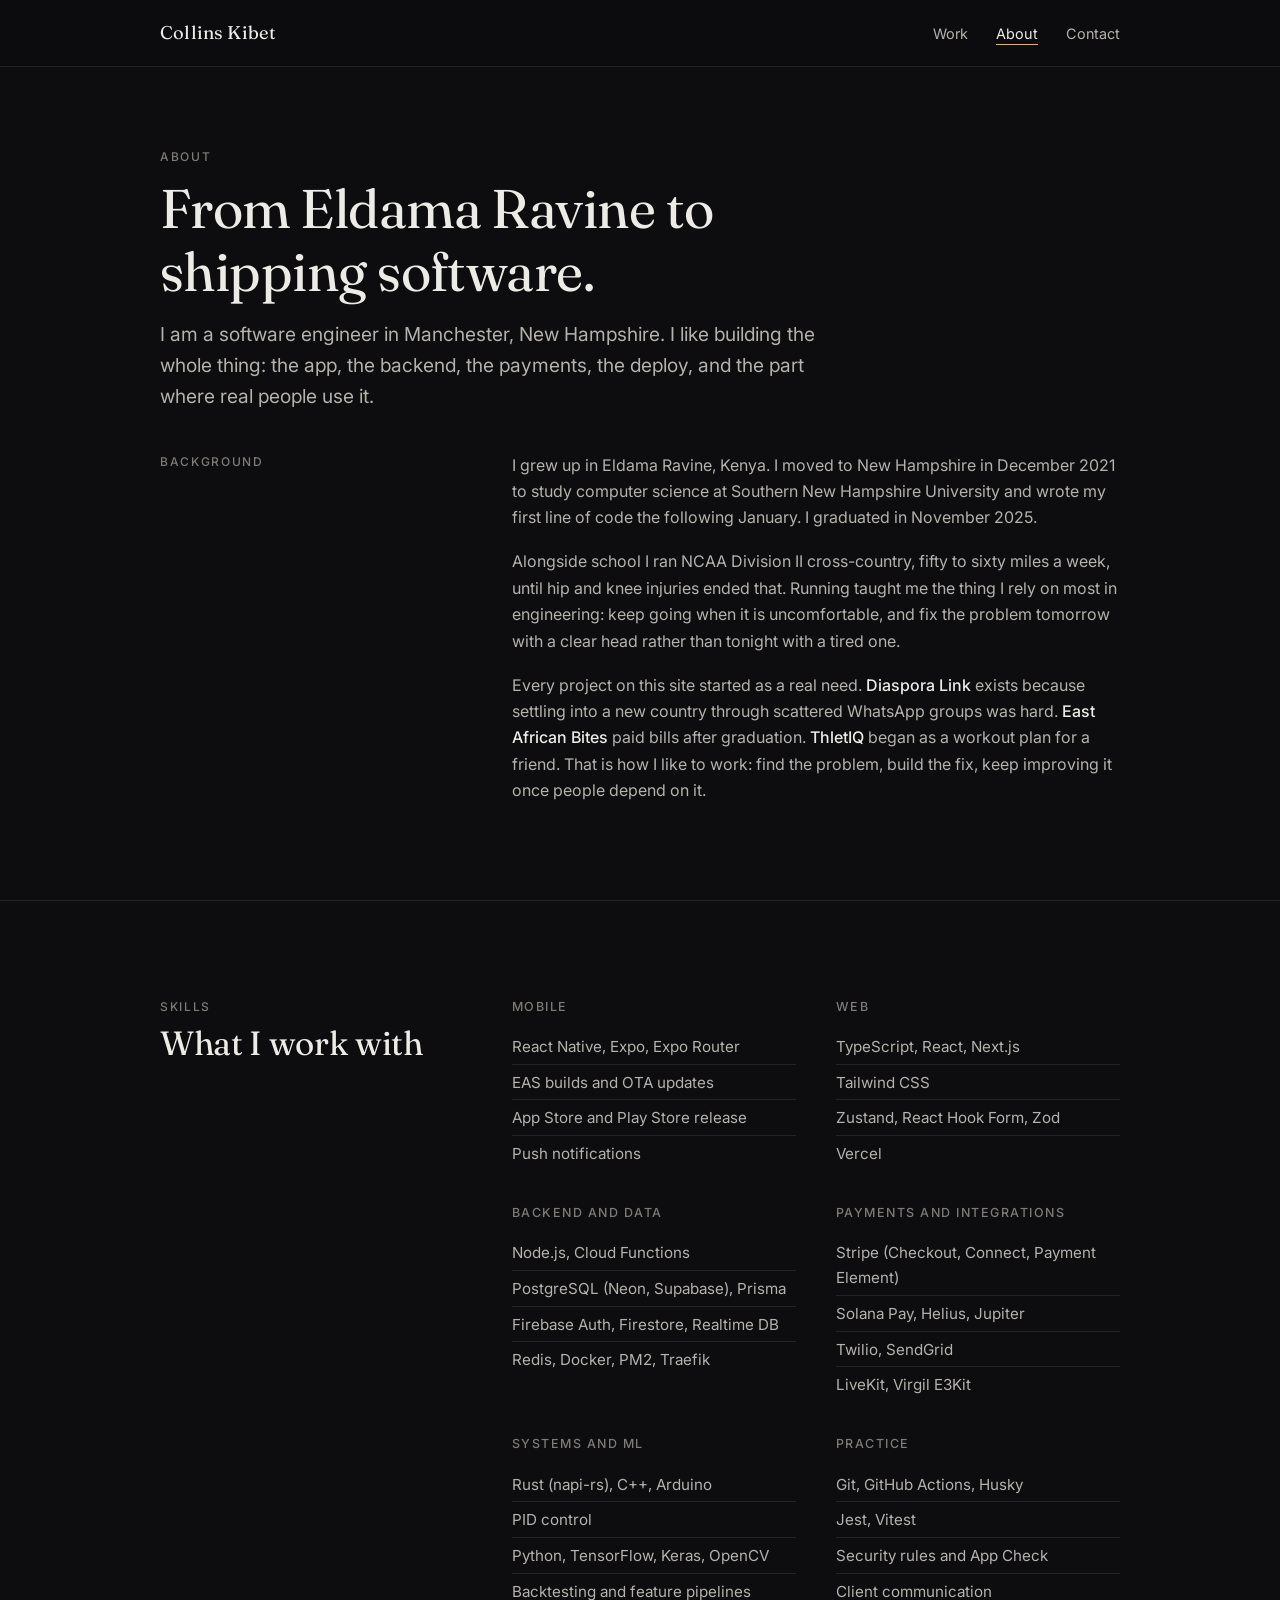
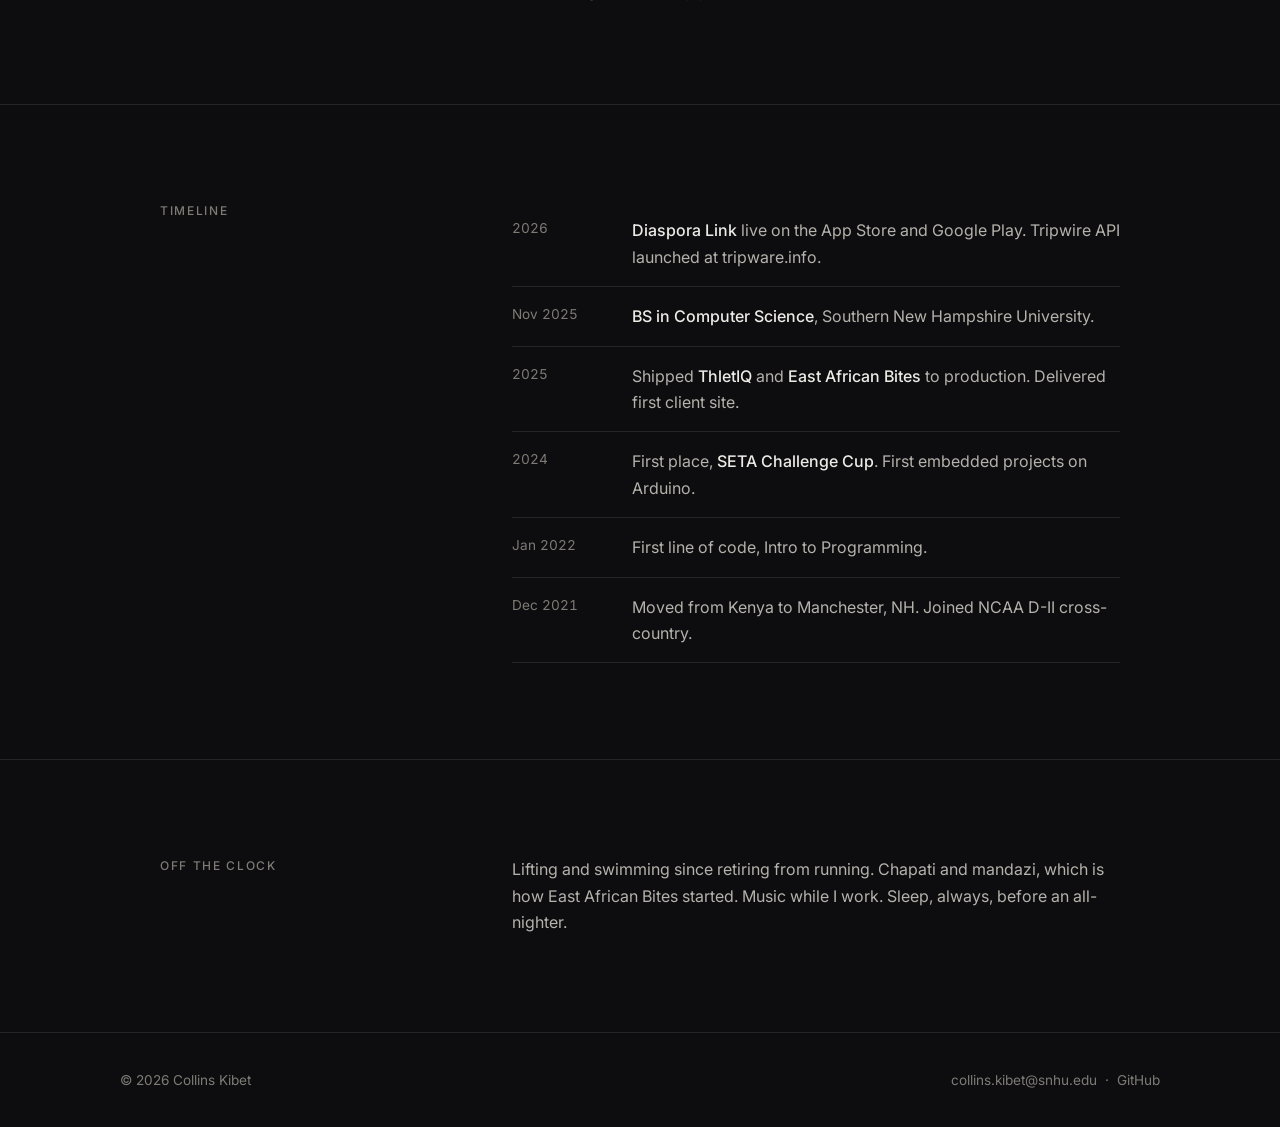
==== commit a1dc23bf: "Redesign portfolio: editorial layout, updated Diaspora Link, add Daytrader & Tripwire Replace the te" ====
--- a/about.html
+++ b/about.html
@@ -1,715 +1,110 @@
 <!DOCTYPE html>
-<html lang="en" data-theme="dark">
+<html lang="en">
 <head>
   <meta charset="UTF-8">
   <meta name="viewport" content="width=device-width, initial-scale=1.0">
-  <title>~/about | Collins Kibet</title>
-  <meta name="description" content="From Eldama Ravine to NCAA to software. The actual story.">
-  
+  <title>About — Collins Kibet</title>
+  <meta name="description" content="About Collins Kibet: background, skills and timeline.">
   <link rel="preconnect" href="https://fonts.googleapis.com">
   <link rel="preconnect" href="https://fonts.gstatic.com" crossorigin>
-  <link href="https://fonts.googleapis.com/css2?family=Inter:wght@400;500;600&family=JetBrains+Mono:wght@400;500;600&display=swap" rel="stylesheet">
+  <link href="https://fonts.googleapis.com/css2?family=Fraunces:ital,opsz,wght@0,9..144,300;0,9..144,400;1,9..144,300;1,9..144,400&family=Inter:wght@400;500&display=swap" rel="stylesheet">
   <link rel="stylesheet" href="assets/css/styles.css">
-  
-  <style>
-    /* [Same CSS as before - keeping the design, just changing content] */
-    .about-layout {
-      display: grid;
-      gap: 2.5rem;
-      margin-top: 2rem;
-    }
-    
-    .specs-card {
-      background: var(--bg-secondary);
-      border: 1px solid var(--border);
-      border-radius: var(--radius-lg);
-      overflow: hidden;
-    }
-    
-    .specs-header {
-      display: flex;
-      align-items: center;
-      gap: 0.75rem;
-      padding: 0.75rem 1rem;
-      background: var(--bg-tertiary);
-      border-bottom: 1px solid var(--border);
-      font-family: var(--font-mono);
-      font-size: 0.8125rem;
-      color: var(--text-muted);
-    }
-    
-    .specs-content {
-      padding: 1.25rem;
-      font-family: var(--font-mono);
-      font-size: 0.8125rem;
-      line-height: 1.8;
-    }
-    
-    .spec-row {
-      display: flex;
-      justify-content: space-between;
-      padding: 0.375rem 0;
-      border-bottom: 1px solid var(--border);
-    }
-    
-    .spec-row:last-child {
-      border-bottom: none;
-    }
-    
-    .spec-label {
-      color: var(--syntax-keyword);
-    }
-    
-    .spec-value {
-      color: var(--syntax-string);
-    }
-    
-    .spec-value.warning {
-      color: var(--accent-tertiary);
-    }
-    
-    .spec-value.error {
-      color: var(--error);
-    }
-    
-    .spec-value.success {
-      color: var(--accent-secondary);
-    }
-    
-    .resource-bar {
-      display: inline-block;
-      width: 100px;
-      height: 8px;
-      background: var(--bg-tertiary);
-      border-radius: 4px;
-      margin-left: 1rem;
-      position: relative;
-      overflow: hidden;
-    }
-    
-    .resource-fill {
-      height: 100%;
-      border-radius: 4px;
-      transition: width 1s ease;
-    }
-    
-    .resource-fill.running {
-      width: 60%;
-      background: var(--accent-tertiary);
-    }
-    
-    .resource-fill.coding {
-      width: 95%;
-      background: var(--accent-secondary);
-    }
-    
-    .resource-fill.pubg {
-      width: 78%;
-      background: var(--accent-primary);
-    }
-    
-    @keyframes pulse {
-      0%, 100% { opacity: 1; }
-      50% { opacity: 0.6; }
-    }
-    
-    .readme-content {
-      font-size: 0.9375rem;
-      line-height: 1.9;
-      color: var(--text-secondary);
-    }
-    
-    .readme-content p {
-      margin-bottom: 1.25rem;
-      position: relative;
-    }
-    
-    .inline-comment {
-      font-family: var(--font-mono);
-      font-size: 0.75rem;
-      color: var(--syntax-comment);
-      margin-left: 0.5rem;
-      font-style: italic;
-      opacity: 0.8;
-    }
-    
-    .bugs-section {
-      background: rgba(255, 85, 85, 0.05);
-      border: 1px solid rgba(255, 85, 85, 0.2);
-      border-radius: var(--radius-lg);
-      padding: 1.5rem;
-      margin: 2rem 0;
-    }
-    
-    .bugs-header {
-      font-family: var(--font-mono);
-      font-size: 0.875rem;
-      color: var(--error);
-      margin-bottom: 1rem;
-      display: flex;
-      align-items: center;
-      gap: 0.5rem;
-    }
-    
-    .bugs-header::before {
-      content: '🐛';
-    }
-    
-    .bug-list {
-      font-family: var(--font-mono);
-      font-size: 0.8125rem;
-      list-style: none;
-    }
-    
-    .bug-item {
-      padding: 0.5rem 0;
-      border-bottom: 1px solid rgba(255, 85, 85, 0.1);
-      display: flex;
-      align-items: flex-start;
-      gap: 0.75rem;
-    }
-    
-    .bug-item:last-child {
-      border-bottom: none;
-    }
-    
-    .bug-id {
-      color: var(--error);
-      font-weight: 600;
-      min-width: 60px;
-    }
-    
-    .bug-desc {
-      color: var(--text-secondary);
-      flex: 1;
-    }
-    
-    .bug-status {
-      color: var(--accent-tertiary);
-      font-size: 0.75rem;
-    }
-    
-    .bug-status.wontfix {
-      color: var(--syntax-comment);
-    }
-    
-    .changelog {
-      background: var(--bg-secondary);
-      border: 1px solid var(--border);
-      border-radius: var(--radius-lg);
-      padding: 1.5rem;
-    }
-    
-    .changelog-header {
-      font-family: var(--font-mono);
-      font-size: 0.875rem;
-      color: var(--accent-primary);
-      margin-bottom: 1rem;
-      display: flex;
-      align-items: center;
-      gap: 0.5rem;
-    }
-    
-    .changelog-header::before {
-      content: '📝';
-    }
-    
-    .version-entry {
-      margin-bottom: 1.25rem;
-      padding-left: 1rem;
-      border-left: 2px solid var(--border);
-    }
-    
-    .version-entry:last-child {
-      margin-bottom: 0;
-      border-left-color: var(--accent-secondary);
-    }
-    
-    .version-num {
-      font-family: var(--font-mono);
-      font-size: 0.8125rem;
-      color: var(--accent-primary);
-      font-weight: 600;
-      margin-bottom: 0.25rem;
-    }
-    
-    .version-date {
-      font-size: 0.75rem;
-      color: var(--text-muted);
-      margin-bottom: 0.5rem;
-    }
-    
-    .version-changes {
-      font-size: 0.8125rem;
-      color: var(--text-secondary);
-      line-height: 1.6;
-    }
-    
-    .version-changes li {
-      margin-bottom: 0.25rem;
-      list-style-type: none;
-      position: relative;
-      padding-left: 1rem;
-    }
-    
-    .version-changes li::before {
-      content: '+';
-      position: absolute;
-      left: 0;
-      color: var(--accent-secondary);
-    }
-    
-    .version-changes li.breaking::before {
-      content: '!';
-      color: var(--error);
-    }
-    
-    .deps-grid {
-      display: grid;
-      grid-template-columns: repeat(auto-fill, minmax(140px, 1fr));
-      gap: 0.75rem;
-      margin-top: 1rem;
-    }
-    
-    .dep-item {
-      display: flex;
-      align-items: center;
-      gap: 0.5rem;
-      padding: 0.5rem 0.75rem;
-      background: var(--bg-tertiary);
-      border: 1px solid var(--border);
-      border-radius: var(--radius);
-      font-family: var(--font-mono);
-      font-size: 0.75rem;
-      color: var(--text-secondary);
-      transition: all 0.2s;
-    }
-    
-    .dep-item:hover {
-      border-color: var(--accent-primary);
-      color: var(--accent-primary);
-      transform: translateY(-2px);
-    }
-    
-    .dep-icon {
-      font-size: 1rem;
-    }
-    
-    .debug-toggle {
-      position: fixed;
-      bottom: 2rem;
-      right: 2rem;
-      background: var(--bg-secondary);
-      border: 1px solid var(--border);
-      border-radius: var(--radius);
-      padding: 0.5rem 1rem;
-      font-family: var(--font-mono);
-      font-size: 0.75rem;
-      color: var(--text-muted);
-      cursor: pointer;
-      opacity: 0.5;
-      transition: opacity 0.3s;
-    }
-    
-    .debug-toggle:hover {
-      opacity: 1;
-      border-color: var(--accent-primary);
-      color: var(--accent-primary);
-    }
-    
-    .debug-comment {
-      display: none;
-      font-family: var(--font-mono);
-      font-size: 0.75rem;
-      color: var(--accent-tertiary);
-      background: rgba(255, 184, 108, 0.1);
-      padding: 0.5rem;
-      border-radius: var(--radius);
-      margin-top: 0.5rem;
-      font-style: italic;
-    }
-    
-    body.debug-mode .debug-comment {
-      display: block;
-    }
-    
-    body.debug-mode .inline-comment {
-      color: var(--accent-tertiary);
-      font-weight: 500;
-    }
-  </style>
 </head>
 <body>
-  <div class="grain-overlay"></div>
-
   <header class="site-header">
     <nav class="nav">
       <a class="brand" href="index.html">Collins Kibet</a>
-      <div class="nav-path">
-        <span class="path-segment">~</span>
-        <span class="path-separator">/</span>
-        <span class="path-segment active">README.md</span>
-        <span class="path-git">main*</span>
-      </div>
-      <ul class="nav-menu">
-        <li><a href="index.html">~/home</a></li>
-        <li><a href="about.html" class="active">~/about</a></li>
-        <li><a href="skills.html">~/skills</a></li>
-        <li><a href="projects.html">~/projects</a></li>
-        <li><a href="contact.html">~/contact.sh</a></li>
+      <ul class="nav-menu" id="menu">
+        <li><a href="projects.html">Work</a></li>
+        <li><a href="about.html" class="active">About</a></li>
+        <li><a href="contact.html">Contact</a></li>
       </ul>
-      <button class="nav-toggle" onclick="toggleMenu()">☰</button>
+      <button class="nav-toggle" aria-expanded="false" aria-controls="menu" onclick="toggleMenu(this)">Menu</button>
     </nav>
   </header>
 
   <main>
+    <section class="project-head">
+      <div class="container">
+        <p class="eyebrow">About</p>
+        <h1>From Eldama Ravine to shipping software.</h1>
+        <p class="lede">I am a software engineer in Manchester, New Hampshire. I like building the whole thing: the app, the backend, the payments, the deploy, and the part where real people use it.</p>
+      </div>
+    </section>
+
+    <section class="section" style="padding-top:0">
+      <div class="container split reveal">
+        <div><p class="eyebrow">Background</p></div>
+        <div class="prose">
+          <p>I grew up in Eldama Ravine, Kenya. I moved to New Hampshire in December 2021 to study computer science at Southern New Hampshire University and wrote my first line of code the following January. I graduated in November 2025.</p>
+          <p>Alongside school I ran NCAA Division II cross-country, fifty to sixty miles a week, until hip and knee injuries ended that. Running taught me the thing I rely on most in engineering: keep going when it is uncomfortable, and fix the problem tomorrow with a clear head rather than tonight with a tired one.</p>
+          <p>Every project on this site started as a real need. <strong>Diaspora Link</strong> exists because settling into a new country through scattered WhatsApp groups was hard. <strong>East African Bites</strong> paid bills after graduation. <strong>ThletIQ</strong> began as a workout plan for a friend. That is how I like to work: find the problem, build the fix, keep improving it once people depend on it.</p>
+        </div>
+      </div>
+    </section>
+
+    <section class="section" id="skills">
+      <div class="container split reveal">
+        <div><p class="eyebrow">Skills</p><h2>What I work with</h2></div>
+        <div class="skills">
+          <div>
+            <h4>Mobile</h4>
+            <ul><li>React Native, Expo, Expo Router</li><li>EAS builds and OTA updates</li><li>App Store and Play Store release</li><li>Push notifications</li></ul>
+          </div>
+          <div>
+            <h4>Web</h4>
+            <ul><li>TypeScript, React, Next.js</li><li>Tailwind CSS</li><li>Zustand, React Hook Form, Zod</li><li>Vercel</li></ul>
+          </div>
+          <div>
+            <h4>Backend and data</h4>
+            <ul><li>Node.js, Cloud Functions</li><li>PostgreSQL (Neon, Supabase), Prisma</li><li>Firebase Auth, Firestore, Realtime DB</li><li>Redis, Docker, PM2, Traefik</li></ul>
+          </div>
+          <div>
+            <h4>Payments and integrations</h4>
+            <ul><li>Stripe (Checkout, Connect, Payment Element)</li><li>Solana Pay, Helius, Jupiter</li><li>Twilio, SendGrid</li><li>LiveKit, Virgil E3Kit</li></ul>
+          </div>
+          <div>
+            <h4>Systems and ML</h4>
+            <ul><li>Rust (napi-rs), C++, Arduino</li><li>PID control</li><li>Python, TensorFlow, Keras, OpenCV</li><li>Backtesting and feature pipelines</li></ul>
+          </div>
+          <div>
+            <h4>Practice</h4>
+            <ul><li>Git, GitHub Actions, Husky</li><li>Jest, Vitest</li><li>Security rules and App Check</li><li>Client communication</li></ul>
+          </div>
+        </div>
+      </div>
+    </section>
+
     <section class="section">
-      <div class="container">
-        <!-- Header -->
-        <div style="margin-bottom: 2rem;">
-          <h1 class="section-title" style="font-size: 1.5rem;">
-            <span class="syn-comment">#</span> README.md
-          </h1>
-          <p style="font-family: var(--font-mono); font-size: 0.875rem; color: var(--text-muted); margin-top: 0.5rem;">
-            <span style="color: var(--accent-secondary);">➜</span> cat about.txt | grep "real_story"
-          </p>
-        </div>
+      <div class="container split reveal">
+        <div><p class="eyebrow">Timeline</p></div>
+        <ul class="timeline">
+          <li><span class="when">2026</span><span class="what"><strong>Diaspora Link</strong> live on the App Store and Google Play. Tripwire API launched at tripware.info.</span></li>
+          <li><span class="when">Nov 2025</span><span class="what"><strong>BS in Computer Science</strong>, Southern New Hampshire University.</span></li>
+          <li><span class="when">2025</span><span class="what">Shipped <strong>ThletIQ</strong> and <strong>East African Bites</strong> to production. Delivered first client site.</span></li>
+          <li><span class="when">2024</span><span class="what">First place, <strong>SETA Challenge Cup</strong>. First embedded projects on Arduino.</span></li>
+          <li><span class="when">Jan 2022</span><span class="what">First line of code, Intro to Programming.</span></li>
+          <li><span class="when">Dec 2021</span><span class="what">Moved from Kenya to Manchester, NH. Joined NCAA D-II cross-country.</span></li>
+        </ul>
+      </div>
+    </section>
 
-        <div class="about-layout">
-          <!-- System Specs Sidebar -->
-          <div class="specs-card">
-            <div class="specs-header">
-              <span>⚡</span>
-              <span>system_specs.json</span>
-            </div>
-            <div class="specs-content">
-              <div class="spec-row">
-                <span class="spec-label">Origin:</span>
-                <span class="spec-value">Eldama Ravine, KE</span>
-              </div>
-              <div class="spec-row">
-                <span class="spec-label">Current Location:</span>
-                <span class="spec-value">Manchester, NH</span>
-              </div>
-              <div class="spec-row">
-                <span class="spec-label">Runtime:</span>
-                <span class="spec-value">~24 years</span>
-              </div>
-              <div class="spec-row">
-                <span class="spec-label">First Code:</span>
-                <span class="spec-value">cout &lt;&lt; "Hello World";</span>
-              </div>
-              <div class="spec-row">
-                <span class="spec-label">Graduated:</span>
-                <span class="spec-value success">Nov 2025 (CS, SNHU)</span>
-              </div>
-              <div class="spec-row">
-                <span class="spec-label">Running (NCAA D-II):</span>
-                <span class="spec-value warning">
-                  50-60 mi/week (retired)
-                  <span class="resource-bar"><span class="resource-fill running"></span></span>
-                </span>
-              </div>
-              <div class="spec-row">
-                <span class="spec-label">Coding Activity:</span>
-                <span class="spec-value success">
-                  Daily
-                  <span class="resource-bar"><span class="resource-fill coding"></span></span>
-                </span>
-              </div>
-              <div class="spec-row">
-                <span class="spec-label">PUBG Addiction:</span>
-                <span class="spec-value warning">
-                  High
-                  <span class="resource-bar"><span class="resource-fill pubg"></span></span>
-                </span>
-              </div>
-              <div class="spec-row">
-                <span class="spec-label">Sleep Priority:</span>
-                <span class="spec-value success">CRITICAL</span>
-              </div>
-              <div class="spec-row">
-                <span class="spec-label">Dark Mode:</span>
-                <span class="spec-value">Like my skin baby</span>
-              </div>
-            </div>
-          </div>
-
-          <!-- Main README Content -->
-          <div class="readme-content">
-            <p>
-              <span style="color: var(--accent-primary); font-weight: 600;">## The Actual Origin Story</span>
-              <span class="inline-comment">// Snake Xenzia to Next.js</span>
-            </p>
-            
-            <p>
-              Grew up in <strong>Eldama Ravine</strong>, Kenya. Childhood was soccer with cousins, herding livestock, helping my parents on the farm, and playing <strong>Snake Xenzia on my dad's Nokia</strong>. I was 6 when I touched a phone for the first time. I was hooked.
-            </p>
-            
-            <p>
-              First real computer experience: my dad brought his work laptop home. We watched our first movie through VLC player. I played video games. That moment I knew<strong>computers and software were my thing</strong>.
-            </p>
-
-            <p>
-              People assume I learned to code in Kenya with slow internet. Nope. By 2021, Kenya had <strong>5G</strong>—faster than parts of the US. I moved to Manchester, NH in December 2021 for university, and that's where I wrote my first line of code: <code>cout &lt;&lt; "Hello World" &lt;&lt; endl;</code> in January 2022.
-              <span class="inline-comment">// Intro to Programming, SNHU</span>
-            </p>
-
-            <p>
-              <span style="color: var(--accent-primary); font-weight: 600;">## Running & Breaking</span>
-              <span class="inline-comment">// 26:30 8K to hip injuries</span>
-            </p>
-            
-            <p>
-              Started running seriously in <strong>2018</strong> in high school, then joined <strong>Solian Training Camp</strong> where I realized I was actually good at this. Made it to <strong>NCAA Division II Cross-Country at SNHU</strong>, running 50-60 miles per week despite injuries.
-            </p>
-
-            <p>
-              Best race: <strong>26:30 for 8K</strong>. Worst race: <strong>33:30 for 10K at regionals with a hip and knee injury</strong>. Running teaches you endurance applies to everything—debugging included. Now I'm retired from competitive running (injuries), focused on lifting, swimming, and shipping code.
-            </p>
-
-            <p>
-              <span style="color: var(--accent-primary); font-weight: 600;">## Why I Built What I Built</span>
-              <span class="inline-comment">// The real project origin stories</span>
-            </p>
-            
-            <p>
-              <strong>ThletIQ</strong>: My friend Allan asked me to make him a workout plan. Instead of writing one, I built an entire platform. The opportunity cost was simple—pay $20/month for a subscription or gain experience building my own tool. I needed structure for the gym anyway. Win-win.
-            </p>
-
-            <p>
-              <strong>East African Bites</strong>: I love cooking chapati. People always compliment me on it. Most people work and don't have time to cook. I saw the opportunity—cook for them, deliver to them. People pay for convenience.
-            </p>
-
-            <p>
-              <strong>Diaspora Link</strong>: I'm an immigrant. Finding housing, jobs, rides, and people from home was <strong>really hard</strong> when I got here. WhatsApp groups are too cluttered. Diaspora Link unifies everything so immigrants can settle into society without the chaos. This was a personal need that turned into something others needed too.
-            </p>
-
-            <p>
-              <strong>Heaven Targeter Ministries</strong>: Met the client at church. They saw my East African Bites website and asked if I could build something for their organization. Learned a lot about client work: be organized, pay attention to details, be patient, be consistent, and <strong>deliver what you promise</strong>.
-            </p>
-
-            <!-- Known Bugs Section -->
-            <div class="bugs-section">
-              <div class="bugs-header">
-                Known Bugs (Actual Character Flaws)
-              </div>
-              <ul class="bug-list">
-                <li class="bug-item">
-                  <span class="bug-id">#001</span>
-                  <span class="bug-desc">Drives fast (objectively bad, won't change)</span>
-                  <span class="bug-status wontfix">WONTFIX</span>
-                </li>
-                <li class="bug-item">
-                  <span class="bug-id">#101</span>
-                  <span class="bug-desc">Introvert. Too quiet. Takes time to open up.</span>
-                  <span class="bug-status wontfix">FEATURE</span>
-                </li>
-                <li class="bug-item">
-                  <span class="bug-id">#404</span>
-                  <span class="bug-desc">When code breaks at 2 AM: plays PUBG mobile, sleeps, debugs fresh the next day</span>
-                  <span class="bug-status">WORKS AS INTENDED</span>
-                </li>
-                <li class="bug-item">
-                  <span class="bug-id">#418</span>
-                  <span class="bug-desc">Forgets C++ semicolons. Every. Single. Time.</span>
-                  <span class="bug-status">ANNOYING</span>
-                </li>
-                <li class="bug-item">
-                  <span class="bug-id">#500</span>
-                  <span class="bug-desc">"I should be coding but instead..." → PUBG or Netflix</span>
-                  <span class="bug-status">CRITICAL</span>
-                </li>
-                <li class="bug-item">
-                  <span class="bug-id">#∞</span>
-                  <span class="bug-desc">Crazy mind but takes time to open up. Friends joke about this.</span>
-                  <span class="bug-status wontfix">BY DESIGN</span>
-                </li>
-              </ul>
-            </div>
-
-            <p>
-              <span style="color: var(--accent-primary); font-weight: 600;">## What I Actually Do When Things Break</span>
-              <span class="inline-comment">// Sleep > all-nighters</span>
-            </p>
-            
-            <p>
-              I <strong>never</strong> pull all-nighters. Sleep is too important. When code breaks at 2 AM, I play PUBG mobile, sleep, then come back to it with a fresh mind. I use AI a lot to debug—it's been incredibly useful.
-            </p>
-
-            <p>
-              My learning style: <strong>Use AI to learn, then build stuff until it works</strong>. I have a CS degree from SNHU, but most of my real learning came from breaking things and fixing them. YouTube, docs, and trial-and-error.
-            </p>
-
-            <div class="debug-comment">
-              DEBUG: If you're seeing this, you found debug mode. Easter egg: Try typing "nakucheki" in the console. Also, we love hills. If you know, you know.
-            </div>
-          </div>
-
-          <!-- Changelog -->
-          <div class="changelog">
-            <div class="changelog-header">
-              CHANGELOG.md
-            </div>
-            
-            <div class="version-entry">
-              <div class="version-num">v3.0.0 (Current Build)</div>
-              <div class="version-date">2025-11-30</div>
-              <ul class="version-changes">
-                <li>Graduated with BS in Computer Science from SNHU</li>
-                <li>Shipped ThletIQ, East African Bites, Diaspora Link to production</li>
-                <li>Completed Heaven Targeter Ministries client project</li>
-                <li>Won SETA Challenge Cup (1st place, 2024)</li>
-                <li class="breaking">BREAKING: Retired from NCAA running (injuries)</li>
-                <li>Now lifting, swimming, and coding full-time</li>
-              </ul>
-            </div>
-
-            <div class="version-entry">
-              <div class="version-num">v2.0.0</div>
-              <div class="version-date">2021-12-15</div>
-              <ul class="version-changes">
-                <li>Major migration: Moved to Manchester, NH from Kenya</li>
-                <li>Joined NCAA D-II Cross-Country (50-60 mi/week)</li>
-                <li>Culture shock: Halloween haunted houses almost made me pee my pants</li>
-                <li>Discovered fiber internet (life-changing upgrade from Kenya's 5G)</li>
-                <li class="breaking">BREAKING: Admitted to SNHU for Computer Science</li>
-              </ul>
-            </div>
-
-            <div class="version-entry">
-              <div class="version-num">v1.5.0</div>
-              <div class="version-date">2024-03-10</div>
-              <ul class="version-changes">
-                <li>First Arduino project: light bulbs (embedded systems course)</li>
-                <li>Started using AI for debugging (game-changer)</li>
-                <li>Deployed first project to production (2025)</li>
-                <li>Learned Next.js, TypeScript, PostgreSQL, Supabase</li>
-              </ul>
-            </div>
-
-            <div class="version-entry">
-              <div class="version-num">v1.0.0</div>
-              <div class="version-date">2022-01-10</div>
-              <ul class="version-changes">
-                <li>First line of code: cout &lt;&lt; "Hello World" &lt;&lt; endl;</li>
-                <li>First project: Country guessing game (team class project)</li>
-                <li>Discovered the job market is tough → got serious about coding</li>
-                <li>Learned to leverage AI tools</li>
-              </ul>
-            </div>
-
-            <div class="version-entry">
-              <div class="version-num">v0.5.0</div>
-              <div class="version-date">2018-08-01</div>
-              <ul class="version-changes">
-                <li>Started running seriously (high school)</li>
-                <li>Joined Solian Training Camp (realized I was actually good)</li>
-                <li>First exposure to VLC player and video games on dad's laptop</li>
-              </ul>
-            </div>
-
-            <div class="version-entry">
-              <div class="version-num">v0.1.0</div>
-              <div class="version-date">2006 (Age 6)</div>
-              <ul class="version-changes">
-                <li>Played Snake Xenzia on dad's Nokia phone</li>
-                <li>Decided technology was cool</li>
-                <li>Also: herding livestock, playing soccer, helping on the farm</li>
-              </ul>
-            </div>
-          </div>
-
-          <!-- Dependencies -->
-          <div style="margin-top: 2rem;">
-            <h3 style="font-family: var(--font-mono); font-size: 0.875rem; color: var(--syntax-comment); margin-bottom: 1rem;">
-              <span style="color: var(--accent-primary);">$</span> npm list --depth=0
-            </h3>
-            <div class="deps-grid">
-              <div class="dep-item">
-                <span class="dep-icon">💤</span>
-                <span>sleep@required</span>
-              </div>
-              <div class="dep-item">
-                <span class="dep-icon">🎮</span>
-                <span>pubg@stress-relief</span>
-              </div>
-              <div class="dep-item">
-                <span class="dep-icon">🤖</span>
-                <span>ai-debugging@life-saver</span>
-              </div>
-              <div class="dep-item">
-                <span class="dep-icon">🎵</span>
-                <span>edm-pop-naija@coding-fuel</span>
-              </div>
-              <div class="dep-item">
-                <span class="dep-icon">🏋️</span>
-                <span>gym-swimming@post-injury</span>
-              </div>
-              <div class="dep-item">
-                <span class="dep-icon">🍳</span>
-                <span>chapati@signature-dish</span>
-              </div>
-              <div class="dep-item">
-                <span class="dep-icon">🌙</span>
-                <span>dark-mode@requirement</span>
-              </div>
-              <div class="dep-item">
-                <span class="dep-icon">🇰🇪</span>
-                <span>kenya@eventual-return</span>
-              </div>
-            </div>
-          </div>
-
-          <!-- Quote -->
-          <div style="margin-top: 3rem; padding: 1.5rem; border-left: 3px solid var(--accent-primary); background: var(--bg-secondary); font-style: italic; color: var(--text-secondary);">
-            "It wouldn't be Collins if he didn't care about other people's feelings and wellbeing."
-            <div style="margin-top: 0.5rem; font-size: 0.875rem; color: var(--text-muted); font-style: normal; font-family: var(--font-mono);">
-              — What my friends say about me
-            </div>
-          </div>
+    <section class="section">
+      <div class="container split reveal">
+        <div><p class="eyebrow">Off the clock</p></div>
+        <div class="prose">
+          <p>Lifting and swimming since retiring from running. Chapati and mandazi, which is how East African Bites started. Music while I work. Sleep, always, before an all-nighter.</p>
         </div>
       </div>
     </section>
   </main>
 
   <footer class="site-footer">
-    <div class="container">
-      <p style="font-family: var(--font-mono); font-size: 0.75rem; color: var(--syntax-comment);">
-        <span style="color: var(--accent-secondary);">➜</span> ~ echo "Hakuna Matata" && exit 0
-      </p>
+    <div class="inner">
+      <span>© 2026 Collins Kibet</span>
+      <span><a href="mailto:collins.kibet@snhu.edu">collins.kibet@snhu.edu</a> &nbsp;·&nbsp; <a href="https://github.com/Goon254" target="_blank" rel="noopener">GitHub</a></span>
     </div>
   </footer>
-
-  <!-- Debug Mode Toggle (Easter Egg) -->
-  <button class="debug-toggle" onclick="toggleDebug()" title="Toggle Debug Mode">
-    DEBUG_MODE=false
-  </button>
-
-  <script>
-    function toggleDebug() {
-      document.body.classList.toggle('debug-mode');
-      const btn = document.querySelector('.debug-toggle');
-      const isDebug = document.body.classList.contains('debug-mode');
-      btn.textContent = `DEBUG_MODE=${isDebug}`;
-      btn.style.opacity = isDebug ? '1' : '0.5';
-      
-      if (isDebug) {
-        console.log('%c 🔍 Debug Mode Activated', 'color: #8be9fd; font-weight: bold;');
-        console.log('%c Nakucheki! You found the debug mode.', 'color: #6272a4; font-style: italic;');
-        console.log('%c Fire moto dragon testing 🐉', 'color: #ff5555;');
-      }
-    }
-
-    function toggleMenu() {
-      document.querySelector('.nav-menu').classList.toggle('open');
-    }
-
-    // Easter eggs in console
-    console.log('%c 👋 Jambo! Niaje?', 'color: #50fa7b; font-size: 14px; font-weight: bold;');
-    console.log('%c Fun fact: I retired from running 50-60 mi/week to code full-time.', 'color: #f8f8f2;');
-    console.log('%c Also: We love hills. IYKYK.', 'color: #bd93f9; font-style: italic;');
-    console.log('%c ~ Collins', 'color: #8be9fd;');
-  </script>
+  <script src="assets/js/site.js"></script>
 </body>
-</html>+</html>
--- a/assets/css/styles.css
+++ b/assets/css/styles.css
@@ -1,677 +1,383 @@
-/* Collins Kibet - CS Developer Aesthetic */
-/* "Beautifully architected codebase" — dark-first, syntax-highlighted */
-/* Load Inter + JetBrains Mono via <link> in HTML */
+/* Collins Kibet — portfolio
+   Quiet, editorial, dark. One accent, two typefaces, lots of air. */
 
 :root {
-  /* Dracula-inspired palette */
-  --bg-primary: #0f0f12;
-  --bg-secondary: #18181b;
-  --bg-tertiary: #27272a;
-  --bg-code: #1e1e2e;
-  
-  --text-primary: #f8f8f2;
-  --text-secondary: #a1a1aa;
-  --text-muted: #71717a;
-  
-  /* Syntax accents as UI */
-  --accent-primary: #8be9fd;
-  --accent-secondary: #50fa7b;
-  --accent-tertiary: #ffb86c;
-  --accent-quaternary: #bd93f9;
-  --accent-pink: #ff79c6;
-  
-  --syntax-keyword: #ff79c6;
-  --syntax-function: #50fa7b;
-  --syntax-string: #f1fa8c;
-  --syntax-comment: #6272a4;
-  
-  --border: rgba(248, 248, 242, 0.08);
-  --glass-bg: rgba(15, 15, 18, 0.9);
-  
-  --error: #ff5555;
-  --success: #50fa7b;
-  --warning: #f1fa8c;
-  
-  --font-mono: 'JetBrains Mono', 'Fira Code', monospace;
-  --font-sans: 'Inter', -apple-system, sans-serif;
-  --max-width: 1100px;
-  --spacing: 1.5rem;
-  --radius: 4px;
-  --radius-lg: 8px;
-}
-
-* {
-  margin: 0;
-  padding: 0;
-  box-sizing: border-box;
-}
-
-html {
-  scroll-behavior: smooth;
-}
+  --bg: #0d0d10;
+  --bg-2: #131318;
+  --bg-3: #1b1b21;
+  --text: #ecebe6;
+  --text-2: #b4b2ab;
+  --muted: #7d7b74;
+  --line: rgba(236, 235, 230, 0.10);
+  --line-strong: rgba(236, 235, 230, 0.22);
+  --accent: #d5b57c;
+  --accent-soft: rgba(213, 181, 124, 0.14);
+  --live: #7fc9a2;
+
+  --serif: 'Fraunces', 'Iowan Old Style', 'Georgia', serif;
+  --sans: 'Inter', -apple-system, BlinkMacSystemFont, 'Segoe UI', sans-serif;
+
+  --max: 1040px;
+  --gutter: clamp(1.25rem, 4vw, 2.5rem);
+  --radius: 10px;
+}
+
+*, *::before, *::after { box-sizing: border-box; margin: 0; padding: 0; }
+
+html { scroll-behavior: smooth; -webkit-text-size-adjust: 100%; }
 
 body {
-  font-family: var(--font-sans);
-  background: var(--bg-primary);
-  color: var(--text-primary);
-  line-height: 1.6;
+  font-family: var(--sans);
+  font-size: 1rem;
+  line-height: 1.65;
+  color: var(--text);
+  background: var(--bg);
   -webkit-font-smoothing: antialiased;
-  font-feature-settings: "liga" 1, "calt" 1;
-}
-
-a {
-  color: inherit;
-  text-decoration: none;
-}
-
-img {
-  max-width: 100%;
-  height: auto;
-  display: block;
-}
-
-/* Layout */
+  -moz-osx-font-smoothing: grayscale;
+}
+
+a { color: inherit; text-decoration: none; }
+img, video { max-width: 100%; height: auto; display: block; }
+::selection { background: var(--accent); color: var(--bg); }
+
 .container {
   width: 100%;
-  max-width: var(--max-width);
+  max-width: var(--max);
   margin: 0 auto;
-  padding: 0 var(--spacing);
-}
-
-/* ===== TERMINAL-STYLE HEADER ===== */
+  padding: 0 var(--gutter);
+}
+
+.narrow { max-width: 720px; }
+
+/* ---------- Type ---------- */
+h1, h2, h3 { font-family: var(--serif); font-weight: 400; letter-spacing: -0.01em; line-height: 1.15; }
+h1 { font-size: clamp(2.4rem, 5.5vw, 4rem); }
+h2 { font-size: clamp(1.6rem, 3vw, 2.1rem); }
+h3 { font-size: 1.35rem; }
+
+.eyebrow {
+  font-size: 0.75rem;
+  font-weight: 500;
+  letter-spacing: 0.14em;
+  text-transform: uppercase;
+  color: var(--muted);
+}
+
+.lede { font-size: 1.2rem; line-height: 1.6; color: var(--text-2); }
+.prose p { color: var(--text-2); margin-bottom: 1.1rem; }
+.prose p:last-child { margin-bottom: 0; }
+.prose strong { color: var(--text); font-weight: 500; }
+.prose ul { list-style: none; color: var(--text-2); }
+.prose li { position: relative; padding-left: 1.25rem; margin-bottom: 0.55rem; }
+.prose li::before { content: ''; position: absolute; left: 0; top: 0.72em; width: 6px; height: 1px; background: var(--accent); }
+.prose h3 { margin: 2.25rem 0 0.75rem; }
+.prose a { border-bottom: 1px solid var(--line-strong); transition: border-color 0.2s; }
+.prose a:hover { border-color: var(--accent); }
+
+/* ---------- Header ---------- */
 .site-header {
   position: sticky;
   top: 0;
-  z-index: 100;
-  background: var(--glass-bg);
-  border-bottom: 1px solid var(--border);
-  backdrop-filter: blur(12px);
+  z-index: 50;
+  background: rgba(13, 13, 16, 0.82);
+  backdrop-filter: blur(14px);
+  -webkit-backdrop-filter: blur(14px);
+  border-bottom: 1px solid var(--line);
 }
 
 .nav {
+  max-width: var(--max);
+  margin: 0 auto;
+  padding: 1.1rem var(--gutter);
   display: flex;
   align-items: center;
   justify-content: space-between;
-  padding: 0.75rem var(--spacing);
-  max-width: var(--max-width);
-  margin: 0 auto;
+  gap: 1rem;
 }
 
 .brand {
-  font-family: var(--font-mono);
-  font-weight: 500;
-  font-size: 0.9375rem;
-  color: var(--accent-primary);
-}
-
-.brand::before {
-  content: '~/';
-  color: var(--syntax-comment);
-}
-
-.brand:hover {
-  color: var(--accent-secondary);
-}
-
-.nav-menu {
-  display: flex;
-  list-style: none;
-  gap: 0.25rem;
-}
-
+  font-family: var(--serif);
+  font-size: 1.15rem;
+  letter-spacing: 0.01em;
+}
+
+.nav-menu { display: flex; list-style: none; gap: 1.75rem; }
 .nav-menu a {
-  font-family: var(--font-mono);
-  font-size: 0.8125rem;
-  padding: 0.5rem 0.75rem;
-  color: var(--text-secondary);
-  border-radius: var(--radius);
-  transition: all 0.2s;
-}
-
-.nav-menu a:hover,
-.nav-menu a.active {
-  color: var(--text-primary);
-  background: var(--bg-tertiary);
-}
-
-/* ===== TERMINAL HERO ===== */
-.hero {
-  text-align: left;
-  padding: 4rem 0 5rem;
-}
-
-.hero-inner {
-  max-width: 720px;
-  margin: 0 auto;
-}
-
-.hero-terminal {
-  background: var(--bg-secondary);
-  border: 1px solid var(--border);
-  border-radius: var(--radius-lg);
-  overflow: hidden;
-  font-family: var(--font-mono);
-}
-
-.hero-terminal-bar {
-  display: flex;
-  align-items: center;
-  gap: 0.5rem;
-  padding: 0.5rem 1rem;
-  background: var(--bg-tertiary);
-  border-bottom: 1px solid var(--border);
-}
-
-.hero-terminal-bar .dot {
-  width: 10px;
-  height: 10px;
-  border-radius: 50%;
-}
-
-.hero-terminal-bar .dot:nth-child(1) { background: #ff5f56; }
-.hero-terminal-bar .dot:nth-child(2) { background: #ffbd2e; }
-.hero-terminal-bar .dot:nth-child(3) { background: #27c93f; }
-
-.hero-terminal-content {
-  padding: 1.5rem 1.5rem 2rem;
-}
-
-.hero-terminal-line {
-  font-size: 0.9375rem;
-  margin-bottom: 0.5rem;
-  opacity: 0;
-  animation: terminal-reveal 0.5s cubic-bezier(0.23, 1, 0.32, 1) forwards;
-}
-
-.hero-terminal-line:nth-child(1) { animation-delay: 0.2s; }
-.hero-terminal-line:nth-child(2) { animation-delay: 0.4s; }
-.hero-terminal-line:nth-child(3) { animation-delay: 0.6s; }
-.hero-terminal-line:nth-child(4) { animation-delay: 0.8s; }
-.hero-terminal-line:nth-child(5) { animation-delay: 1s; }
-.hero-terminal-line:nth-child(6) { animation-delay: 1.2s; }
-.hero-terminal-line:nth-child(7) { animation-delay: 1.4s; }
-.hero-terminal-line:nth-child(8) { animation-delay: 1.6s; }
-
-@keyframes terminal-reveal {
-  from {
-    opacity: 0;
-    transform: translateY(4px);
-  }
-  to {
-    opacity: 1;
-    transform: translateY(0);
-  }
-}
-
-.hero-terminal-line .prompt {
-  color: var(--accent-secondary);
-  margin-right: 0.5rem;
-}
-
-.hero-terminal-line .command {
-  color: var(--text-primary);
-}
-
-.hero-terminal-line .output {
-  color: var(--syntax-string);
-  margin-left: 1rem;
-}
-
-.hero-terminal-line .comment {
-  color: var(--syntax-comment);
-}
-
-.hero-typing {
-  display: inline-flex;
-  align-items: center;
-  min-height: 1.5em;
-}
-
-.hero-cursor {
-  display: inline-block;
-  width: 2px;
-  height: 1em;
-  background: var(--accent-primary);
-  margin-left: 2px;
-  animation: cursor-blink 1s step-end infinite;
-}
-
-@keyframes cursor-blink {
-  0%, 50% { opacity: 1; }
-  51%, 100% { opacity: 0; }
-}
-
-.hero-meta {
-  display: flex;
-  justify-content: center;
-  margin-top: 1.5rem;
-}
-
-.hero-photo {
-  width: 96px;
-  height: 96px;
-  border-radius: var(--radius);
-  object-fit: cover;
-  border: 2px solid var(--border);
-}
-
-.hero-buttons {
-  display: flex;
-  gap: 0.75rem;
-  flex-wrap: wrap;
-  margin-top: 1.5rem;
-}
-
-/* ===== CLI-STYLE BUTTONS ===== */
+  font-size: 0.9rem;
+  color: var(--text-2);
+  padding-bottom: 2px;
+  border-bottom: 1px solid transparent;
+  transition: color 0.2s, border-color 0.2s;
+}
+.nav-menu a:hover { color: var(--text); }
+.nav-menu a.active { color: var(--text); border-bottom-color: var(--accent); }
+
+.nav-toggle {
+  display: none;
+  background: none;
+  border: 1px solid var(--line-strong);
+  color: var(--text);
+  border-radius: 6px;
+  padding: 0.35rem 0.7rem;
+  font: inherit;
+  font-size: 0.85rem;
+  cursor: pointer;
+}
+
+/* ---------- Buttons ---------- */
 .btn {
   display: inline-flex;
   align-items: center;
   gap: 0.5rem;
-  padding: 0.625rem 1.25rem;
-  font-family: var(--font-mono);
-  font-size: 0.8125rem;
+  padding: 0.7rem 1.25rem;
+  border-radius: 999px;
+  font-size: 0.9rem;
   font-weight: 500;
-  border-radius: var(--radius);
-  transition: all 0.2s;
-  cursor: pointer;
-  border: none;
-}
-
-.btn-primary {
-  background: var(--accent-primary);
-  color: var(--bg-primary);
-}
-
-.btn-primary:hover {
-  background: #7dd9f0;
-  box-shadow: 0 0 20px rgba(139, 233, 253, 0.2);
-}
-
-.btn-secondary {
-  background: transparent;
-  color: var(--accent-primary);
-  border: 1px solid var(--accent-primary);
-}
-
-.btn-secondary:hover {
-  background: rgba(139, 233, 253, 0.1);
-  box-shadow: 0 0 20px rgba(139, 233, 253, 0.1);
-}
-
-/* ===== SECTION STYLING ===== */
-.section {
-  padding: 4rem 0;
-}
-
-.section-title {
-  font-family: var(--font-mono);
-  font-size: 1.25rem;
-  font-weight: 600;
-  margin-bottom: 0.5rem;
-  color: var(--accent-primary);
-}
-
-.section-subtitle {
-  font-size: 0.9375rem;
-  color: var(--text-secondary);
-  margin-bottom: 2rem;
-  max-width: 560px;
-}
-
-/* ===== VS CODE WINDOW PROJECT CARDS ===== */
-.project-grid {
-  display: grid;
-  grid-template-columns: repeat(auto-fill, minmax(340px, 1fr));
+  border: 1px solid var(--line-strong);
+  color: var(--text);
+  transition: background 0.2s, border-color 0.2s, color 0.2s, transform 0.2s;
+}
+.btn:hover { border-color: var(--accent); transform: translateY(-1px); }
+.btn-primary { background: var(--text); color: var(--bg); border-color: var(--text); }
+.btn-primary:hover { background: var(--accent); border-color: var(--accent); }
+.btn-row { display: flex; flex-wrap: wrap; gap: 0.75rem; }
+
+/* ---------- Sections ---------- */
+.section { padding: clamp(3.5rem, 8vw, 6rem) 0; }
+.section + .section { border-top: 1px solid var(--line); }
+
+.section-head {
+  display: flex;
+  align-items: baseline;
+  justify-content: space-between;
+  gap: 1rem;
+  margin-bottom: 2.5rem;
+}
+.section-head .link { font-size: 0.9rem; color: var(--text-2); }
+.section-head .link:hover { color: var(--accent); }
+
+/* ---------- Hero ---------- */
+.hero { padding: clamp(4rem, 10vw, 8rem) 0 clamp(3rem, 7vw, 5.5rem); }
+.hero-grid {
+  display: grid;
+  grid-template-columns: 1fr auto;
+  gap: 3rem;
+  align-items: center;
+}
+.hero h1 { margin: 0.9rem 0 1.25rem; max-width: 14ch; }
+.hero h1 em { font-style: italic; color: var(--accent); }
+.hero .lede { max-width: 48ch; margin-bottom: 2rem; }
+.hero-photo {
+  width: 200px;
+  height: 200px;
+  border-radius: 50%;
+  object-fit: cover;
+  object-position: center 20%;
+  border: 1px solid var(--line-strong);
+  filter: saturate(0.9);
+}
+
+.status {
+  display: inline-flex;
+  align-items: center;
+  gap: 0.5rem;
+  font-size: 0.8rem;
+  color: var(--text-2);
+}
+.status::before {
+  content: '';
+  width: 7px; height: 7px;
+  border-radius: 50%;
+  background: var(--live);
+  box-shadow: 0 0 0 3px rgba(127, 201, 162, 0.18);
+}
+
+/* ---------- Project list (editorial rows) ---------- */
+.work-list { list-style: none; border-top: 1px solid var(--line); }
+.work-row {
+  display: grid;
+  grid-template-columns: 2.5rem 1.4fr 2fr auto;
   gap: 1.5rem;
-}
-
-.project-card {
-  position: relative;
-  display: block;
-  background: var(--bg-secondary);
-  border: 1px solid var(--border);
-  border-radius: var(--radius-lg);
-  overflow: hidden;
-  transition: all 0.25s cubic-bezier(0.23, 1, 0.32, 1);
-}
-
-.project-card:hover {
-  border-color: var(--accent-primary);
-  transform: translateY(-4px);
-  box-shadow: 0 0 30px rgba(139, 233, 253, 0.08);
-}
-
-.project-card-header {
-  display: flex;
-  align-items: center;
-  gap: 0.5rem;
-  padding: 0.5rem 1rem;
-  background: var(--bg-tertiary);
-  border-bottom: 1px solid var(--border);
-}
-
-.project-card-dots {
-  display: flex;
-  gap: 4px;
-}
-
-.project-card-dots span {
-  width: 8px;
-  height: 8px;
-  border-radius: 50%;
-}
-
-.project-card-dots span:nth-child(1) { background: #ff5f56; }
-.project-card-dots span:nth-child(2) { background: #ffbd2e; }
-.project-card-dots span:nth-child(3) { background: #27c93f; }
-
-.project-card-filename {
-  font-family: var(--font-mono);
-  font-size: 0.75rem;
-  color: var(--text-muted);
-  margin-left: 0.5rem;
-}
-
-.file-status {
-  position: absolute;
-  top: 0.5rem;
-  right: 0.5rem;
-  font-family: var(--font-mono);
-  font-size: 0.625rem;
-  padding: 0.125rem 0.375rem;
-  border-radius: 2px;
-  font-weight: 600;
-}
-
-.file-status.committed {
-  color: var(--accent-secondary);
-  border: 1px solid var(--accent-secondary);
-}
-
-.file-status.modified {
-  color: var(--accent-tertiary);
-  border: 1px solid var(--accent-tertiary);
-}
-
-.file-status.untracked {
-  color: var(--text-muted);
-  border: 1px solid var(--text-muted);
-}
-
-.file-status.live {
-  color: var(--accent-primary);
-  background: rgba(139, 233, 253, 0.1);
-  border: 1px solid var(--accent-primary);
-}
-
-.file-status.optimized {
-  color: var(--accent-quaternary);
-  border: 1px solid var(--accent-quaternary);
-}
-
-.file-status.added {
-  color: var(--accent-secondary);
-  border: 1px solid var(--accent-secondary);
-}
-
-.file-status.hardware {
-  color: var(--accent-tertiary);
-  border: 1px solid var(--accent-tertiary);
-}
-
-.project-card-body {
-  padding: 1.25rem;
-}
-
-.project-card h3 {
-  font-family: var(--font-mono);
-  font-size: 1rem;
-  font-weight: 600;
-  margin-bottom: 0.5rem;
-  color: var(--accent-primary);
-}
-
-.project-tags {
-  display: flex;
-  flex-wrap: wrap;
-  gap: 0.375rem;
-  margin: 0.75rem 0;
-}
-
-.tag {
-  font-family: var(--font-mono);
-  font-size: 0.6875rem;
-  padding: 0.2rem 0.5rem;
-  background: var(--bg-tertiary);
-  color: var(--syntax-keyword);
-  border-radius: 2px;
-  border: 1px solid var(--border);
-}
-
-.tag.live {
-  color: var(--accent-secondary);
-}
-
-.project-card .blurb {
-  font-size: 0.875rem;
-  color: var(--text-secondary);
-  line-height: 1.6;
-}
-
-/* ===== CARDS ===== */
+  align-items: baseline;
+  padding: 1.5rem 0;
+  border-bottom: 1px solid var(--line);
+  transition: background 0.2s;
+}
+.work-row:hover { background: linear-gradient(90deg, transparent, rgba(255,255,255,0.025), transparent); }
+.work-row .index { font-size: 0.8rem; color: var(--muted); font-variant-numeric: tabular-nums; }
+.work-row h3 { font-size: 1.3rem; transition: color 0.2s; }
+.work-row:hover h3 { color: var(--accent); }
+.work-row .sub { display: block; font-size: 0.8rem; color: var(--muted); margin-top: 0.25rem; }
+.work-row .desc { font-size: 0.95rem; color: var(--text-2); }
+.work-row .arrow { color: var(--muted); font-size: 1.1rem; transition: transform 0.2s, color 0.2s; }
+.work-row:hover .arrow { transform: translateX(4px); color: var(--accent); }
+
+/* ---------- Project cards (grid) ---------- */
+.card-grid {
+  display: grid;
+  grid-template-columns: repeat(auto-fill, minmax(300px, 1fr));
+  gap: 1.25rem;
+}
 .card {
-  background: var(--bg-secondary);
-  border: 1px solid var(--border);
-  border-radius: var(--radius-lg);
-  padding: 1.5rem;
-  transition: border-color 0.2s;
-}
-
-.card:hover {
-  border-color: var(--accent-primary);
-}
-
-/* ===== SKILLS (tech stack style) ===== */
-.skills-grid {
-  display: grid;
-  grid-template-columns: repeat(auto-fill, minmax(130px, 1fr));
-  gap: 0.75rem;
-}
-
-.skill-item {
-  font-family: var(--font-mono);
-  font-size: 0.8125rem;
-  padding: 0.75rem 1rem;
-  background: var(--bg-secondary);
-  border: 1px solid var(--border);
-  border-radius: var(--radius);
-  text-align: center;
-  color: var(--text-secondary);
-  transition: all 0.2s;
-}
-
-.skill-item:hover {
-  border-color: var(--accent-primary);
-  color: var(--accent-primary);
-}
-
-/* ===== ABOUT (README style) ===== */
-.about-content p {
-  font-size: 0.9375rem;
-  color: var(--text-secondary);
-  line-height: 1.8;
-}
-
-.readme-block {
-  font-family: var(--font-mono);
-  font-size: 0.875rem;
-  background: var(--bg-secondary);
-  border: 1px solid var(--border);
-  border-radius: var(--radius);
-  padding: 1.25rem;
-  margin-bottom: 2rem;
-  overflow-x: auto;
-  color: var(--text-primary);
-}
-
-.readme-block .syn-keyword { color: var(--syntax-keyword); }
-.readme-block .syn-comment { color: var(--syntax-comment); }
-
-/* ===== CONTACT ===== */
-.contact-grid {
-  display: grid;
-  grid-template-columns: repeat(auto-fill, minmax(200px, 1fr));
-  gap: 1rem;
-}
-
-.contact-link {
-  display: flex;
-  align-items: center;
-  gap: 1rem;
-  padding: 1rem;
-  background: var(--bg-secondary);
-  border: 1px solid var(--border);
-  border-radius: var(--radius);
-  color: var(--text-primary);
-  transition: all 0.2s;
-}
-
-.contact-link:hover {
-  border-color: var(--accent-primary);
-  box-shadow: 0 0 20px rgba(139, 233, 253, 0.08);
-}
-
-.contact-link > div {
   display: flex;
   flex-direction: column;
-  gap: 0.125rem;
-}
-
-.contact-link .label {
-  font-family: var(--font-mono);
-  font-size: 0.875rem;
-  font-weight: 500;
-}
-
-.contact-link .value {
-  font-size: 0.8125rem;
-  color: var(--text-muted);
-}
-
-/* ===== FOOTER ===== */
-.site-footer {
-  padding: 2rem var(--spacing);
-  border-top: 1px solid var(--border);
-  text-align: center;
-}
-
-.site-footer p {
-  font-family: var(--font-mono);
-  font-size: 0.75rem;
-  color: var(--syntax-comment);
-}
-
-/* ===== PROJECT DETAIL PAGES ===== */
-.project-hero h1 {
-  font-family: var(--font-mono);
-  font-size: clamp(1.5rem, 4vw, 2.25rem);
-  font-weight: 600;
-  color: var(--accent-primary);
-}
-
-.back-link {
-  font-family: var(--font-mono);
-  font-size: 0.8125rem;
-  color: var(--syntax-comment);
-}
-
-.back-link:hover {
-  color: var(--accent-primary);
-}
-
-.content-section h2 {
-  font-family: var(--font-mono);
-  font-size: 1rem;
-  font-weight: 600;
-  color: var(--accent-primary);
-}
-
-.content-card li::before {
-  content: '→';
-  color: var(--accent-secondary);
-}
-
-/* ===== COMPILATION REVEAL ANIMATION ===== */
-.project-card {
-  opacity: 0;
-  transform: translateY(12px);
-  animation: compile-in 0.6s cubic-bezier(0.23, 1, 0.32, 1) forwards;
-}
-
-.project-card:nth-child(1) { animation-delay: 0.05s; }
-.project-card:nth-child(2) { animation-delay: 0.1s; }
-.project-card:nth-child(3) { animation-delay: 0.15s; }
-.project-card:nth-child(4) { animation-delay: 0.2s; }
-.project-card:nth-child(5) { animation-delay: 0.25s; }
-.project-card:nth-child(6) { animation-delay: 0.3s; }
-.project-card:nth-child(7) { animation-delay: 0.35s; }
-
-@keyframes compile-in {
-  to {
-    opacity: 1;
-    transform: translateY(0);
-  }
-}
-
-/* ===== MOBILE ===== */
-.nav-toggle {
-  display: none;
-  font-family: var(--font-mono);
-}
-
-@media (max-width: 768px) {
+  gap: 0.9rem;
+  padding: 1.6rem;
+  background: var(--bg-2);
+  border: 1px solid var(--line);
+  border-radius: var(--radius);
+  transition: border-color 0.2s, transform 0.2s;
+}
+.card:hover { border-color: var(--line-strong); transform: translateY(-3px); }
+.card-top { display: flex; align-items: flex-start; justify-content: space-between; gap: 1rem; }
+.card h3 { font-size: 1.3rem; }
+.card p { font-size: 0.93rem; color: var(--text-2); flex: 1; }
+
+.pill {
+  margin-top: 0.3rem;
+  font-size: 0.72rem;
+  letter-spacing: 0.06em;
+  text-transform: uppercase;
+  padding: 0.25rem 0.6rem;
+  border-radius: 999px;
+  border: 1px solid var(--line-strong);
+  color: var(--text-2);
+  white-space: nowrap;
+}
+.pill.live { color: var(--live); border-color: rgba(127, 201, 162, 0.4); }
+.pill.accent { color: var(--accent); border-color: rgba(213, 181, 124, 0.45); }
+
+.tags { display: flex; flex-wrap: wrap; gap: 0.4rem 0.9rem; }
+.tags span { font-size: 0.78rem; color: var(--muted); }
+
+/* ---------- Two-column blocks ---------- */
+.split { display: grid; grid-template-columns: 1fr 2fr; gap: 3rem; align-items: start; }
+.split .eyebrow { margin-bottom: 0.5rem; }
+.split h2 { margin-bottom: 0.5rem; }
+
+/* ---------- Skills ---------- */
+.skills { display: grid; grid-template-columns: repeat(auto-fill, minmax(220px, 1fr)); gap: 2rem 2.5rem; }
+.skills h4 { font-family: var(--sans); font-size: 0.78rem; font-weight: 500; letter-spacing: 0.12em; text-transform: uppercase; color: var(--muted); margin-bottom: 0.75rem; }
+.skills ul { list-style: none; }
+.skills li { font-size: 0.95rem; color: var(--text-2); padding: 0.3rem 0; border-bottom: 1px solid var(--line); }
+.skills li:last-child { border-bottom: none; }
+
+/* ---------- Timeline ---------- */
+.timeline { list-style: none; }
+.timeline li { display: grid; grid-template-columns: 6rem 1fr; gap: 1.5rem; padding: 1rem 0; border-bottom: 1px solid var(--line); }
+.timeline .when { font-size: 0.85rem; color: var(--muted); font-variant-numeric: tabular-nums; }
+.timeline .what { color: var(--text-2); }
+.timeline .what strong { color: var(--text); font-weight: 500; }
+
+/* ---------- Contact ---------- */
+.contact-list { list-style: none; border-top: 1px solid var(--line); }
+.contact-list li { border-bottom: 1px solid var(--line); }
+.contact-list a {
+  display: grid;
+  grid-template-columns: 8rem 1fr auto;
+  gap: 1.5rem;
+  align-items: center;
+  padding: 1.25rem 0;
+  transition: color 0.2s;
+}
+.contact-list a:hover { color: var(--accent); }
+.contact-list .label { font-size: 0.8rem; letter-spacing: 0.1em; text-transform: uppercase; color: var(--muted); }
+.contact-list .value { font-size: 1.05rem; }
+.contact-list .arrow { color: var(--muted); }
+
+/* ---------- Project detail ---------- */
+.project-head { padding: clamp(3rem, 7vw, 5rem) 0 2.5rem; }
+.back { display: inline-flex; align-items: center; gap: 0.5rem; font-size: 0.85rem; color: var(--muted); margin-bottom: 2.5rem; transition: color 0.2s; }
+.back:hover { color: var(--accent); }
+.project-head h1 { margin: 0.75rem 0 1rem; max-width: 18ch; font-size: clamp(2.2rem, 5vw, 3.4rem); }
+.project-head .lede { max-width: 56ch; }
+
+.meta {
+  display: grid;
+  grid-template-columns: repeat(auto-fit, minmax(160px, 1fr));
+  gap: 1.5rem;
+  padding: 1.75rem 0;
+  margin: 2.5rem 0;
+  border-top: 1px solid var(--line);
+  border-bottom: 1px solid var(--line);
+}
+.meta dt { font-size: 0.72rem; letter-spacing: 0.12em; text-transform: uppercase; color: var(--muted); margin-bottom: 0.35rem; }
+.meta dd { font-size: 0.95rem; color: var(--text); }
+.meta dd a { border-bottom: 1px solid var(--line-strong); }
+.meta dd a:hover { border-color: var(--accent); color: var(--accent); }
+
+.project-body { display: grid; grid-template-columns: 1fr; gap: 3rem; padding-bottom: clamp(3rem, 7vw, 5rem); }
+.project-section { display: grid; grid-template-columns: 200px 1fr; gap: 2rem; align-items: start; }
+.project-section > .eyebrow { padding-top: 0.35rem; }
+
+.figure-grid { display: grid; grid-template-columns: repeat(auto-fill, minmax(140px, 1fr)); gap: 1rem; }
+.figure-grid figure { margin: 0; }
+.figure-grid img, .figure-grid video {
+  width: 100%;
+  border-radius: 8px;
+  border: 1px solid var(--line);
+  background: var(--bg-2);
+}
+.figure-grid figcaption { font-size: 0.78rem; color: var(--muted); margin-top: 0.5rem; }
+.figure-grid.wide { grid-template-columns: repeat(auto-fill, minmax(280px, 1fr)); }
+
+.video-embed { position: relative; width: 100%; aspect-ratio: 16 / 9; border-radius: 8px; overflow: hidden; border: 1px solid var(--line); background: var(--bg-2); }
+.video-embed iframe { position: absolute; inset: 0; width: 100%; height: 100%; border: 0; }
+
+.stat-row { display: grid; grid-template-columns: repeat(auto-fit, minmax(140px, 1fr)); gap: 1rem; }
+.stat { padding: 1.1rem 1.25rem; border: 1px solid var(--line); border-radius: 8px; background: var(--bg-2); }
+.stat b { display: block; font-family: var(--serif); font-weight: 400; font-size: 1.7rem; line-height: 1.1; }
+.stat span { font-size: 0.8rem; color: var(--muted); }
+
+.next-project { padding: 2.5rem 0 clamp(3rem, 7vw, 5rem); border-top: 1px solid var(--line); }
+.next-project a { display: flex; justify-content: space-between; align-items: baseline; gap: 1rem; }
+.next-project a:hover h3 { color: var(--accent); }
+.next-project h3 { transition: color 0.2s; }
+
+/* ---------- Footer ---------- */
+.site-footer { border-top: 1px solid var(--line); padding: 2.25rem var(--gutter); }
+.site-footer .inner { max-width: var(--max); margin: 0 auto; display: flex; justify-content: space-between; flex-wrap: wrap; gap: 0.75rem 2rem; font-size: 0.85rem; color: var(--muted); }
+.site-footer a:hover { color: var(--accent); }
+
+/* ---------- Reveal ---------- */
+.js .reveal { opacity: 0; transform: translateY(14px); transition: opacity 0.6s ease, transform 0.6s ease; }
+.reveal.in { opacity: 1; transform: none; }
+
+/* ---------- Responsive ---------- */
+@media (max-width: 820px) {
+  .hero-grid { grid-template-columns: 1fr; gap: 2rem; }
+  .hero-photo { width: 120px; height: 120px; order: -1; }
+  .split { grid-template-columns: 1fr; gap: 1.5rem; }
+  .project-section { grid-template-columns: 1fr; gap: 0.75rem; }
+  .work-row { grid-template-columns: 2rem 1fr auto; row-gap: 0.4rem; }
+  .work-row .desc { grid-column: 2 / 3; }
+  .work-row .arrow { grid-row: 1; grid-column: 3; }
+}
+
+@media (max-width: 640px) {
   .nav { position: relative; }
-  
+  .nav-toggle { display: inline-flex; }
   .nav-menu {
     display: none;
+    position: absolute;
+    top: 100%; left: 0; right: 0;
     flex-direction: column;
-    position: absolute;
-    top: 100%;
-    left: 0;
-    right: 0;
-    background: var(--bg-primary);
-    border-bottom: 1px solid var(--border);
-    padding: 1rem;
+    gap: 0;
+    background: var(--bg);
+    border-bottom: 1px solid var(--line);
+    padding: 0.5rem var(--gutter) 1rem;
   }
-
   .nav-menu.open { display: flex; }
-
-  .nav-toggle {
-    display: flex;
-    align-items: center;
-    justify-content: center;
-    width: 36px;
-    height: 36px;
-    background: var(--bg-tertiary);
-    border: 1px solid var(--border);
-    border-radius: var(--radius);
-    color: var(--text-primary);
-    cursor: pointer;
-    font-size: 1rem;
-  }
-
-  .project-grid { grid-template-columns: 1fr; }
-  .content-grid { grid-template-columns: 1fr; }
-}
-
-/* ===== REDUCED MOTION ===== */
+  .nav-menu a { display: block; padding: 0.75rem 0; border-bottom: 1px solid var(--line); }
+  .nav-menu a.active { border-bottom-color: var(--line); }
+  .contact-list a { grid-template-columns: 1fr auto; }
+  .contact-list .label { grid-column: 1 / -1; }
+  .timeline li { grid-template-columns: 1fr; gap: 0.25rem; }
+  .section-head { flex-direction: column; gap: 0.5rem; }
+}
+
 @media (prefers-reduced-motion: reduce) {
   html { scroll-behavior: auto; }
-  .hero-terminal-line,
-  .project-card {
-    animation: none;
-    opacity: 1;
-    transform: none;
-  }
-  .hero-cursor { animation: none; }
-}
+  .reveal { opacity: 1; transform: none; transition: none; }
+  .btn, .card, .work-row .arrow { transition: none; }
+}
